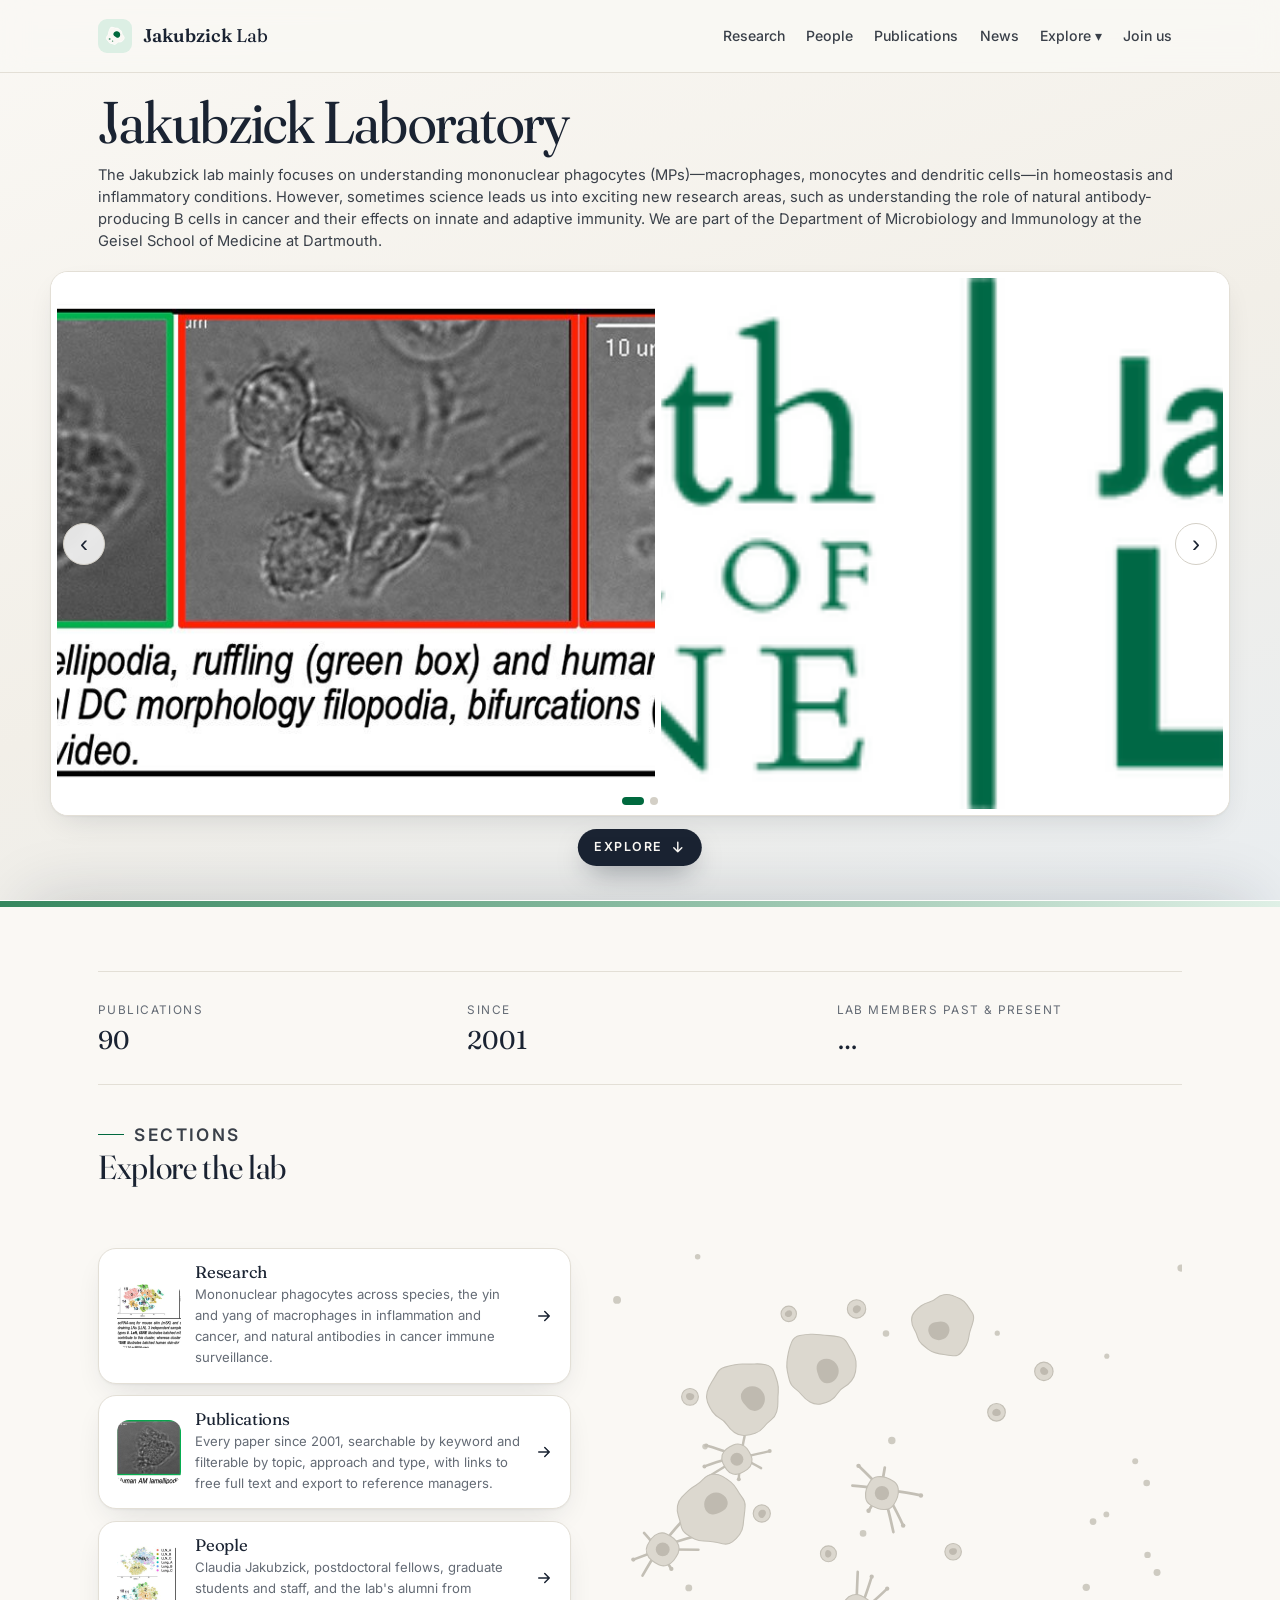
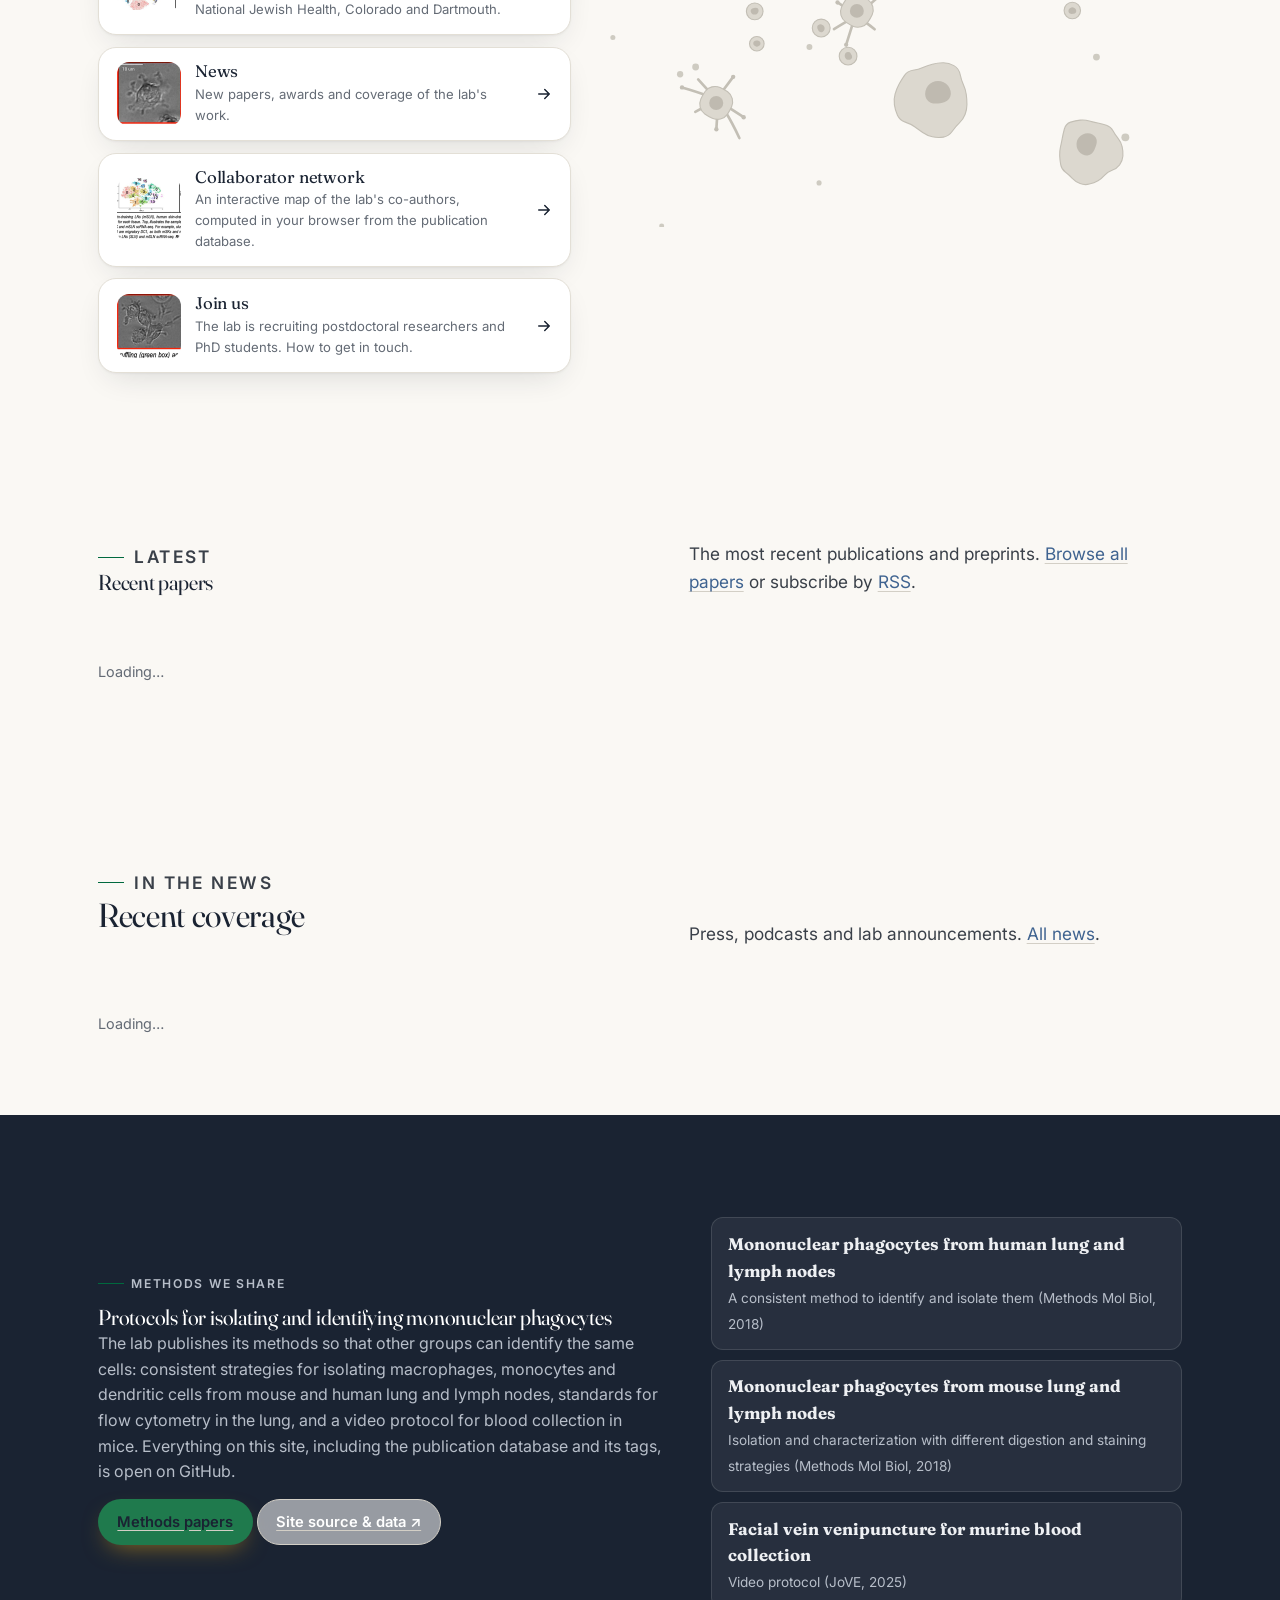
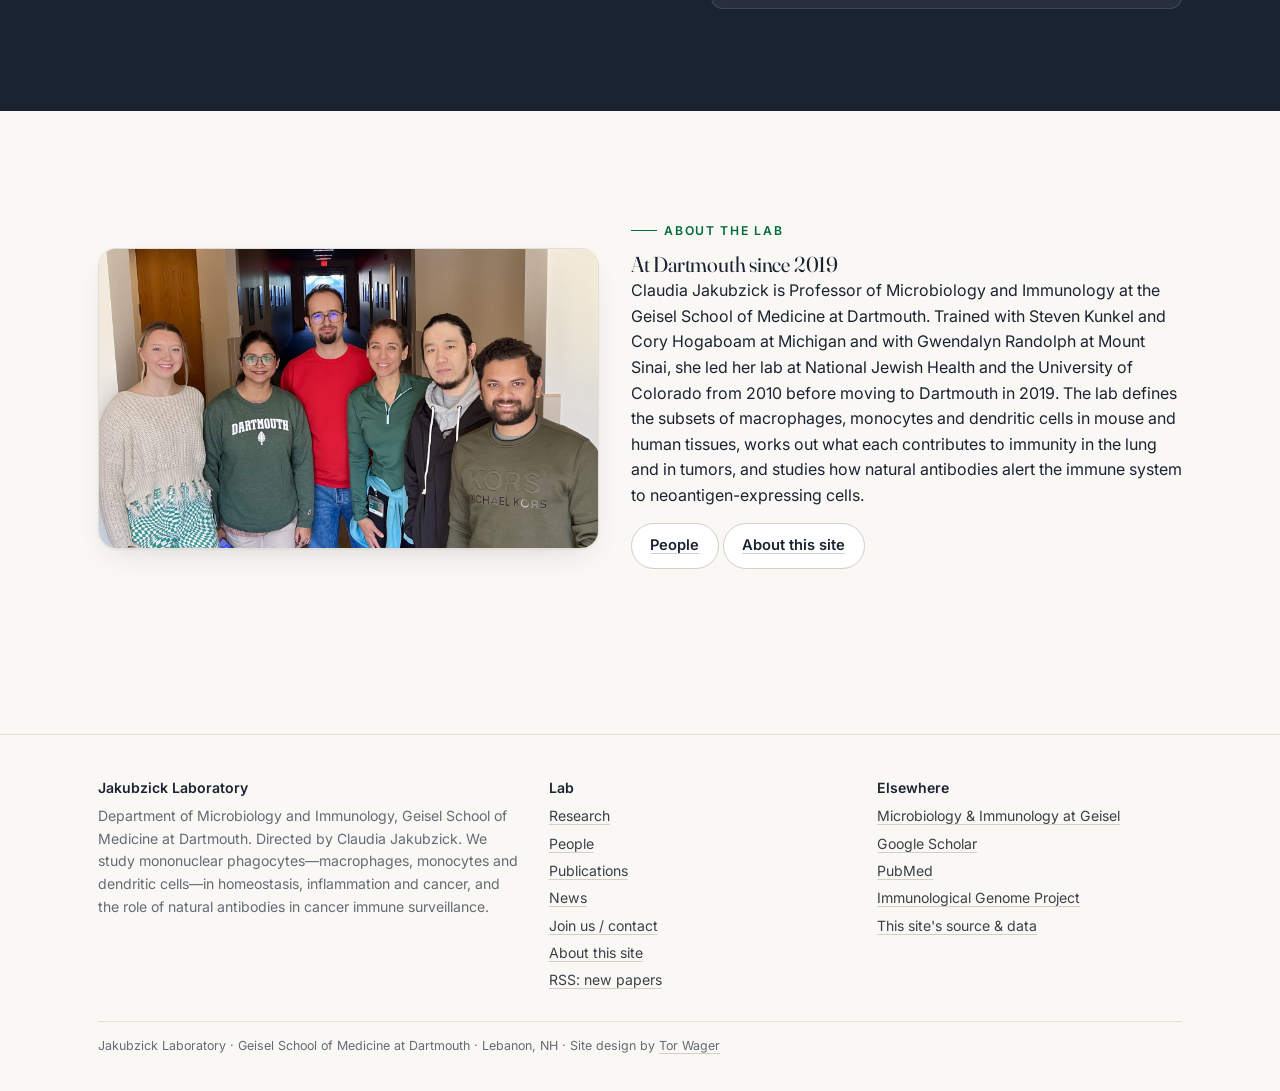
==== site/index.html @ f1261065 "Initial site: Jakubzick Lab website scaffolded from the CANlab design Static GitHub Pages site with " ====
<!doctype html>
<html lang="en">
<head>
<meta charset="utf-8">
<meta name="viewport" content="width=device-width, initial-scale=1">
<title>Jakubzick Lab · Immunology at Dartmouth</title>
<meta name="description" content="The Jakubzick Laboratory (Claudia Jakubzick, Geisel School of Medicine at Dartmouth) studies mononuclear phagocytes—macrophages, monocytes and dendritic cells—in homeostasis, inflammation and cancer, and the role of natural antibody-producing B cells in cancer immune surveillance. Research, people, publications and news.">
<link rel="alternate" type="application/rss+xml" title="Jakubzick Lab: new papers" href="feed.xml">
<link rel="preconnect" href="https://fonts.googleapis.com"><link rel="preconnect" href="https://fonts.gstatic.com" crossorigin>
<link href="https://fonts.googleapis.com/css2?family=Fraunces:ital,opsz,wght,SOFT@0,9..144,300..600,0..100;1,9..144,300..600,0..100&family=Inter:wght@400;500;600&family=JetBrains+Mono:wght@400;500&display=swap" rel="stylesheet">
<meta property="og:site_name" content="Jakubzick Lab">
<meta property="og:title" content="Jakubzick Lab · Immunology at Dartmouth">
<meta property="og:description" content="Macrophages, monocytes, dendritic cells and natural antibodies in immunity. Research, people, publications and news from Claudia Jakubzick's lab at Dartmouth.">
<meta property="og:type" content="website">
<meta property="og:url" content="https://torwager.github.io/jakubzicklab/">
<meta property="og:image" content="https://torwager.github.io/jakubzicklab/assets/og.jpg">
<meta property="og:image:width" content="1200"><meta property="og:image:height" content="630">
<meta property="og:image:alt" content="Jakubzick Laboratory, Geisel School of Medicine at Dartmouth">
<meta name="twitter:card" content="summary_large_image">
<meta name="twitter:image" content="https://torwager.github.io/jakubzicklab/assets/og.jpg">
<link rel="canonical" href="https://torwager.github.io/jakubzicklab/">
<link rel="icon" href="assets/favicon.svg?v=1" type="image/svg+xml"><link rel="alternate icon" href="assets/favicon-32.png?v=1" sizes="32x32"><link rel="apple-touch-icon" href="assets/apple-touch-icon.png?v=1">
<link rel="stylesheet" href="assets/app.css?v=1">
<script type="application/ld+json">
{"@context": "https://schema.org", "@type": "ResearchOrganization", "name": "Jakubzick Laboratory", "alternateName": "Jakubzick Lab", "url": "https://torwager.github.io/jakubzicklab/", "logo": "https://torwager.github.io/jakubzicklab/assets/icon-192.png", "parentOrganization": {"@type": "CollegeOrUniversity", "name": "Geisel School of Medicine at Dartmouth", "url": "https://geiselmed.dartmouth.edu/"}, "founder": {"@type": "Person", "name": "Claudia V. Jakubzick", "jobTitle": "Professor of Microbiology and Immunology", "sameAs": ["https://scholar.google.com/citations?user=Cqas744AAAAJ", "https://orcid.org/0000-0002-3731-0198", "https://en.wikipedia.org/wiki/Claudia_V._Jakubzick"]}, "address": {"@type": "PostalAddress", "streetAddress": "626W Borwell, One Medical Center Drive", "addressLocality": "Lebanon", "addressRegion": "NH", "postalCode": "03756", "addressCountry": "US"}, "sameAs": ["https://geiselmed.dartmouth.edu/jakubzick/"]}
</script>
<style>
  .curtain { position: relative; }
  .curtain-media { position: sticky; top: 0; height: 100vh; height: 100svh; overflow: hidden; z-index: 0; background: linear-gradient(160deg, var(--bg) 0%, var(--bg-2) 55%, var(--bg-3) 100%); }
  .curtain-media { display: flex; flex-direction: column; }
  .banner-wrap { padding: 88px var(--pad) 0; max-width: var(--max); margin: 0 auto; width: 100%; }
  .banner { font-size: clamp(1.9rem, 4.6vw, 4.2rem); letter-spacing: -.015em; margin: 0 0 .5rem; max-width: none; white-space: nowrap; }
  @media (max-width: 760px) { .banner { white-space: normal; } }
  .banner-wrap .lede { font-size: clamp(.92rem, 1.05vw, 1.02rem); color: var(--ink-2); max-width: none; margin: 0 0 1.2rem; line-height: 1.5; }
  .gallery { position: relative; flex: 1; min-height: 0; margin: 0 var(--pad) 84px; max-width: var(--max); width: calc(100% - 2 * var(--pad)); align-self: center; border-radius: var(--radius); overflow: hidden; background: #fff; border: 1px solid var(--line); box-shadow: var(--shadow); }
  .gallery-track { position: absolute; inset: 0; }
  .gallery-track .frame { position: absolute; inset: 0; display: flex; gap: 6px; padding: 6px; background: #fff; opacity: 0; transition: opacity .9s var(--ease); }
  .gallery-track .frame.on { opacity: 1; }
  .gallery-track .frame img { height: 100%; min-width: 0; object-fit: cover; border-radius: 8px; display: block; }
  .gallery-btn { position: absolute; top: 50%; transform: translateY(-50%); width: 42px; height: 42px; border-radius: 50%; border: 1px solid var(--line-2); background: color-mix(in srgb, var(--surface) 85%, transparent); color: var(--ink); font-size: 1.5rem; line-height: 1; cursor: pointer; z-index: 2; display: grid; place-items: center; backdrop-filter: blur(6px); }
  .gallery-btn.prev { left: 12px; } .gallery-btn.next { right: 12px; }
  .gallery-btn:hover { border-color: var(--ink); }
  .gallery-dots { position: absolute; left: 0; right: 0; bottom: 10px; display: flex; justify-content: center; gap: 6px; z-index: 2; }
  .gallery-dots button { width: 8px; height: 8px; border-radius: 50%; border: none; background: var(--line-2); cursor: pointer; padding: 0; }
  .gallery-dots button.on { background: var(--accent-deep); width: 22px; border-radius: 4px; }
  .explore { display: grid; grid-template-columns: minmax(280px, 0.9fr) minmax(0, 1.1fr); gap: 2rem; align-items: start; }
  @media (max-width: 860px) { .explore { grid-template-columns: 1fr; } }
  .explore .tiles { grid-template-columns: 1fr; gap: .7rem; }
  .explore .tile { min-height: 0; padding: .9rem 1.1rem; flex-direction: row; align-items: center; gap: .9rem; }
  .explore .tile > div { display: grid; grid-template-columns: 40px minmax(0, 1fr); column-gap: .9rem; align-items: center; flex: 1; min-width: 0; }
  .explore .tile .ic { width: 64px; height: 64px; margin: 0; grid-row: 1 / span 2; }
  .explore .tile > div { grid-template-columns: 64px minmax(0, 1fr); }
  .tile .ic.thumb { overflow: hidden; padding: 0; background: var(--surface-2); }
  .tile .ic.thumb img { width: 100%; height: 100%; object-fit: cover; display: block; transition: transform .35s var(--ease); }
  .tile:hover .ic.thumb img { transform: scale(1.08); }
  .explore .tile h3 { font-size: 1.05rem; margin: 0 0 .1rem; }
  .explore .tile p { font-size: .82rem; margin: 0; }
  .explore .tile .go { flex: none; font-size: .82rem; }
  .explore .tile .go span { display: none; }
  .hero-stage { position: sticky; top: 90px; display: block; width: 100%; }
  .hero-stage .hero-canvas-wrap { aspect-ratio: 1 / 1; width: 100%; max-width: 640px; margin: 0 auto; }
  .scroll-cue { position: absolute; left: 50%; bottom: 34px; transform: translateX(-50%); z-index: 3; }
  .scroll-cue a { display: inline-flex; align-items: center; gap: .6em; padding: .7em 1.3em; border-radius: 999px; background: var(--ink); color: var(--bg); font-size: .78rem; font-weight: 600; letter-spacing: .12em; text-transform: uppercase; box-shadow: 0 12px 28px -10px rgba(26,35,50,.55); transition: transform .3s var(--ease); }
  .scroll-cue a:hover { transform: translateY(-2px); }
  .scroll-cue a svg { width: 16px; height: 16px; animation: nudge 1.8s infinite; }
  @keyframes nudge { 0%,100% { transform: translateY(0); } 50% { transform: translateY(4px); } }
  @media (max-width: 720px) { .scroll-cue { display: none; } .curtain-media { height: auto; min-height: 100svh; } .gallery { min-height: 260px; margin-bottom: 24px; } }
  .curtain-body { position: relative; z-index: 1; background: var(--bg); box-shadow: 0 -30px 60px -30px rgba(26,35,50,.18); border-top: 1px solid rgba(255,255,255,.7); }
  .curtain-body::before { content: ""; display: block; height: 6px; background: linear-gradient(90deg, var(--accent), var(--accent-soft)); opacity: .9; }
  @media (prefers-reduced-motion: reduce) { .curtain-media { position: relative; height: auto; min-height: 80vh; } }
  .section { padding: clamp(56px, 8vw, 104px) 0; margin: 0; display: block; }
  .section-tight { padding: clamp(36px, 5vw, 64px) 0; }
  .section-head { display: grid; grid-template-columns: 1fr; gap: 1rem; margin-bottom: clamp(28px, 4vw, 48px); align-items: end; }
  @media (min-width: 900px) { .section-head { grid-template-columns: 1.1fr 1fr; gap: 3rem; } }
  .section-head p { margin: 0; color: var(--ink-2); font-size: 1.08rem; }
  .facts { display: grid; gap: 1.5rem; grid-template-columns: repeat(2, 1fr); border-top: 1px solid var(--line); border-bottom: 1px solid var(--line); padding: 1.8rem 0; margin: 0 0 2rem; }
  @media (min-width: 760px) { .facts { grid-template-columns: repeat(3, 1fr); } }
  .facts dt { font-size: .74rem; letter-spacing: .12em; text-transform: uppercase; color: var(--muted); margin-bottom: .3rem; }
  .facts dd { margin: 0; font-family: var(--serif); font-size: 1.6rem; line-height: 1.2; }
  .latest { display: grid; gap: .8rem; grid-template-columns: 1fr; }
  @media (min-width: 860px) { .latest { grid-template-columns: repeat(3, 1fr); } }
  .latest .paper { min-height: 100%; }
  .darkstrip { background: var(--ink); color: #eef0f3; }
  .darkstrip h2 { color: #fff; }
  .darkstrip p { color: #b7bec9; }
  .darkstrip .wrap { display: grid; gap: 2rem; grid-template-columns: 1fr; align-items: center; }
  @media (min-width: 860px) { .darkstrip .wrap { grid-template-columns: 1.2fr 1fr; gap: 3rem; } }
  .darkstrip .tools { display: grid; gap: .6rem; }
  .darkstrip .tools a { display: block; padding: .8rem 1rem; border-radius: 12px; background: rgba(255,255,255,.06); border: 1px solid rgba(255,255,255,.12); color: #eef0f3; text-decoration: none; transition: background .2s; }
  .darkstrip .tools a:hover { background: rgba(255,255,255,.12); }
  .darkstrip .tools b { display: block; font-family: var(--serif); font-size: 1.05rem; }
  .darkstrip .tools span { font-size: .85rem; color: #b7bec9; }
  .labphoto { border-radius: var(--radius); overflow: hidden; border: 1px solid var(--line); box-shadow: var(--shadow); }
  .labphoto img { width: 100%; display: block; }
  .about-grid { display: grid; gap: 2rem; grid-template-columns: 1fr; align-items: center; }
  @media (min-width: 860px) { .about-grid { grid-template-columns: 1fr 1.1fr; } }
</style>
</head>
<body>
<div id="site-header"></div>
<main>
<section class="curtain">
  <div class="curtain-media" id="hero">
    <div class="banner-wrap">
      <h1 class="banner">Jakubzick Laboratory</h1>
      <p class="lede">The Jakubzick lab mainly focuses on understanding mononuclear phagocytes (MPs)—macrophages, monocytes and dendritic cells—in homeostasis and inflammatory conditions. However, sometimes science leads us into exciting new research areas, such as understanding the role of natural antibody-producing B cells in cancer and their effects on innate and adaptive immunity. We are part of the Department of Microbiology and Immunology at the Geisel School of Medicine at Dartmouth.</p>
    </div>
    <div class="gallery" id="gallery" aria-label="Pictures from the lab's research and papers" role="region">
      <div class="gallery-track" id="gallery-track"></div>
      <button class="gallery-btn prev" id="gprev" aria-label="Previous picture">‹</button>
      <button class="gallery-btn next" id="gnext" aria-label="Next picture">›</button>
      <div class="gallery-dots" id="gdots"></div>
    </div>
    <div class="scroll-cue"><a href="#start">Explore <svg viewBox="0 0 24 24" fill="none" stroke="currentColor" stroke-width="2.2" stroke-linecap="round" stroke-linejoin="round"><path d="M12 5v14M6 13l6 6 6-6"/></svg></a></div>
  </div>

  <div class="curtain-body" id="start">
    <section class="section-tight">
      <div class="wrap">
        <dl class="facts rv" id="facts">
          <div><dt>Publications</dt><dd class="tnum" id="f-papers">90</dd></div>
          <div><dt>Since</dt><dd class="tnum" id="f-since">2001</dd></div>
          <div><dt>Lab members past &amp; present</dt><dd class="tnum" id="f-people">…</dd></div>
        </dl>
        <div class="section-head"><div class="rv"><p class="eyebrow">Sections</p><h2>Explore the lab</h2></div></div>
        <div class="explore">
          <div class="tiles">
          <a class="tile glow rv" href="research.html"><div><div class="ic thumb"><img src="assets/img/tile-research.jpg" alt=""></div><h3>Research</h3><p>Mononuclear phagocytes across species, the yin and yang of macrophages in inflammation and cancer, and natural antibodies in cancer immune surveillance.</p></div><span class="go"><span>Research themes </span><svg viewBox="0 0 24 24" fill="none" stroke="currentColor" stroke-width="2" stroke-linecap="round" stroke-linejoin="round"><path d="M5 12h14M13 6l6 6-6 6"/></svg></span></a>
          <a class="tile glow rv rv-d1" href="publications.html"><div><div class="ic thumb"><img src="assets/img/tile-publications.jpg" alt=""></div><h3>Publications</h3><p>Every paper since 2001, searchable by keyword and filterable by topic, approach and type, with links to free full text and export to reference managers.</p></div><span class="go"><span>Search the papers </span><svg viewBox="0 0 24 24" fill="none" stroke="currentColor" stroke-width="2" stroke-linecap="round" stroke-linejoin="round"><path d="M5 12h14M13 6l6 6-6 6"/></svg></span></a>
          <a class="tile glow rv rv-d2" href="people.html"><div><div class="ic thumb"><img src="assets/img/tile-people.jpg" alt=""></div><h3>People</h3><p>Claudia Jakubzick, postdoctoral fellows, graduate students and staff, and the lab's alumni from National Jewish Health, Colorado and Dartmouth.</p></div><span class="go"><span>Meet the lab </span><svg viewBox="0 0 24 24" fill="none" stroke="currentColor" stroke-width="2" stroke-linecap="round" stroke-linejoin="round"><path d="M5 12h14M13 6l6 6-6 6"/></svg></span></a>
          <a class="tile glow rv" href="news.html"><div><div class="ic thumb"><img src="assets/img/tile-news.jpg" alt=""></div><h3>News</h3><p>New papers, awards and coverage of the lab's work.</p></div><span class="go"><span>Latest news </span><svg viewBox="0 0 24 24" fill="none" stroke="currentColor" stroke-width="2" stroke-linecap="round" stroke-linejoin="round"><path d="M5 12h14M13 6l6 6-6 6"/></svg></span></a>
          <a class="tile glow rv rv-d1" href="network.html"><div><div class="ic thumb"><img src="assets/img/tile-network.jpg" alt=""></div><h3>Collaborator network</h3><p>An interactive map of the lab's co-authors, computed in your browser from the publication database.</p></div><span class="go"><span>Explore the network </span><svg viewBox="0 0 24 24" fill="none" stroke="currentColor" stroke-width="2" stroke-linecap="round" stroke-linejoin="round"><path d="M5 12h14M13 6l6 6-6 6"/></svg></span></a>
          <a class="tile glow rv rv-d2" href="join.html"><div><div class="ic thumb"><img src="assets/img/tile-join.jpg" alt=""></div><h3>Join us</h3><p>The lab is recruiting postdoctoral researchers and PhD students. How to get in touch.</p></div><span class="go"><span>Join or contact us </span><svg viewBox="0 0 24 24" fill="none" stroke="currentColor" stroke-width="2" stroke-linecap="round" stroke-linejoin="round"><path d="M5 12h14M13 6l6 6-6 6"/></svg></span></a>
          </div>
          <div class="hero-stage rv rv-d1"><div class="hero-canvas-wrap" role="img" aria-label="An interactive field of immune cells. Moving the cursor acts as a chemokine source that attracts monocytes and dendritic cells; clicking releases a chemokine burst and makes macrophages engulf nearby particles."><canvas id="hero-canvas"></canvas></div></div>
        </div>
      </div>
    </section>

    <section class="section">
      <div class="wrap">
        <div class="section-head">
          <div class="rv"><p class="eyebrow">Latest</p><h2>Recent papers</h2></div>
          <p class="rv rv-d1">The most recent publications and preprints. <a href="publications.html">Browse all papers</a> or subscribe by <a href="feed.xml">RSS</a>.</p>
        </div>
        <div class="latest rv rv-d1" id="latest"><div class="spinner">Loading…</div></div>
      </div>
    </section>

    <section class="section-tight">
      <div class="wrap">
        <div class="section-head">
          <div class="rv"><p class="eyebrow">In the news</p><h2>Recent coverage</h2></div>
          <p class="rv rv-d1">Press, podcasts and lab announcements. <a href="news.html">All news</a>.</p>
        </div>
        <div class="strip-news cards rv rv-d1" id="newsstrip"><div class="spinner">Loading…</div></div>
      </div>
    </section>

    <section class="section darkstrip">
      <div class="wrap">
        <div class="rv">
          <p class="eyebrow">Methods we share</p>
          <h2>Protocols for isolating and identifying mononuclear phagocytes</h2>
          <p>The lab publishes its methods so that other groups can identify the same cells: consistent strategies for isolating macrophages, monocytes and dendritic cells from mouse and human lung and lymph nodes, standards for flow cytometry in the lung, and a video protocol for blood collection in mice. Everything on this site, including the publication database and its tags, is open on GitHub.</p>
          <p><a class="btn primary" href="publications.html?approach=methods_protocol">Methods papers</a> <a class="btn btn-ghost" href="https://github.com/torwager/jakubzicklab" target="_blank" rel="noopener" style="color:#fff">Site source &amp; data ↗</a></p>
        </div>
        <div class="tools rv rv-d1">
          <a href="papers/gibbings2018consistent.html"><b>Mononuclear phagocytes from human lung and lymph nodes</b><span>A consistent method to identify and isolate them (Methods Mol Biol, 2018)</span></a>
          <a href="papers/gibbings2018isolation.html"><b>Mononuclear phagocytes from mouse lung and lymph nodes</b><span>Isolation and characterization with different digestion and staining strategies (Methods Mol Biol, 2018)</span></a>
          <a href="papers/kalinowski2025facial.html"><b>Facial vein venipuncture for murine blood collection</b><span>Video protocol (JoVE, 2025)</span></a>
        </div>
      </div>
    </section>

    <section class="section">
      <div class="wrap about-grid">
        <div class="labphoto rv"><img src="assets/img/lab-photo-2024.jpg" alt="Members of the Jakubzick Laboratory in 2024" loading="lazy"></div>
        <div class="rv rv-d1">
          <p class="eyebrow">About the lab</p>
          <h2>At Dartmouth since 2019</h2>
          <p>Claudia Jakubzick is Professor of Microbiology and Immunology at the Geisel School of Medicine at Dartmouth. Trained with Steven Kunkel and Cory Hogaboam at Michigan and with Gwendalyn Randolph at Mount Sinai, she led her lab at National Jewish Health and the University of Colorado from 2010 before moving to Dartmouth in 2019. The lab defines the subsets of macrophages, monocytes and dendritic cells in mouse and human tissues, works out what each contributes to immunity in the lung and in tumors, and studies how natural antibodies alert the immune system to neoantigen-expressing cells.</p>
          <p><a class="btn" href="people.html">People</a> <a class="btn" href="about.html">About this site</a></p>
        </div>
      </div>
    </section>
  </div>
</section>
</main>
<div id="site-footer"></div>
<script src="assets/config.js?v=1"></script>
<script src="assets/app.js?v=1"></script>
<script src="assets/layout.js?v=1"></script>
<script src="assets/hero.js?v=1"></script>
<script>
(async function () {
  const track = document.getElementById("gallery-track"), dots = document.getElementById("gdots");
  if (!track) return;
  let frames = [];
  try { frames = await (await fetch("assets/gallery/frames.json")).json(); } catch (e) { return; }
  const N = frames.length, els = [];
  frames.forEach((fr, i) => {
    const d = document.createElement("div"); d.className = "frame";
    fr.forEach(im => { const el = new Image(); el.src = "assets/gallery/" + im.src; el.alt = ""; el.loading = i > 1 ? "lazy" : "eager"; el.style.flex = im.ar + " 1 0"; d.appendChild(el); });
    track.appendChild(d); els.push(d);
    const b = document.createElement("button"); b.setAttribute("aria-label", "Pictures " + (i + 1)); b.onclick = () => go(i, true); dots.appendChild(b);
  });
  let cur = 0, timer = null;
  const reduce = window.matchMedia("(prefers-reduced-motion: reduce)").matches;
  function go(i, manual) { cur = (i + N) % N; els.forEach((d, k) => d.classList.toggle("on", k === cur)); dots.querySelectorAll("button").forEach((b, k) => b.classList.toggle("on", k === cur)); if (manual) restart(); }
  function restart() { clearInterval(timer); if (!reduce) timer = setInterval(() => go(cur + 1), 6000); }
  document.getElementById("gprev").onclick = () => go(cur - 1, true);
  document.getElementById("gnext").onclick = () => go(cur + 1, true);
  document.addEventListener("visibilitychange", () => { if (document.hidden) clearInterval(timer); else restart(); });
  go(0); restart();
})();
(async function () {
  const { state } = await CL.loadCore();
  const s = state.stats;
  document.getElementById("f-papers").textContent = s.n.toLocaleString();
  document.getElementById("f-since").textContent = s.y0 || "";
  document.getElementById("f-people").textContent = s.n_people || "";
  const recent = state.index.slice().sort((a, b) => ((b.y || 0) - (a.y || 0)) || (b.d || "").localeCompare(a.d || "") || (b.added || "").localeCompare(a.added || "")).slice(0, 3);
  document.getElementById("latest").innerHTML = recent.map(r => CL.paperCard(r)).join("");
  CL.bindStars(document.getElementById("latest"));
  try {
    const posts = await CL.getJSON("data/news_posts.json");
    let feed = []; try { feed = (await CL.getJSON("data/news.json")).items || []; } catch (e) { /* none yet */ }
    const items = posts.map(p => ({ t: p.title, d: p.date, u: "news.html#" + p.id, src: "Jakubzick Lab", img: p.image ? "assets/img/" + p.image : null })).concat(feed.map(f => ({ t: f.title, d: f.date, u: f.url, src: f.source, img: null }))).sort((a, b) => b.d.localeCompare(a.d)).slice(0, 3);
    document.getElementById("newsstrip").innerHTML = items.map(i => `<article class="card"><span class="date">${CL.fmtDate(i.d)}</span><h3><a href="${CL.esc(i.u)}">${CL.esc(i.t)}</a></h3><p>${CL.esc(i.src)}</p></article>`).join("");
  } catch (e) { document.getElementById("newsstrip").innerHTML = ""; }
})().catch(e => console.error("landing:", e));
</script>
</body>
</html>
---- site/assets/app.css ----
/* ==========================================================================
   Jakubzick Lab — site styles (design system shared with scienceofplacebo.org / CANlab)
   Warm paper, Fraunces display + Inter text. Dartmouth green (--accent) is the brand/interaction colour,
   amber is reserved for the hero's activation glow, steel blue is the secondary.
   ========================================================================== */
:root {
  --bg: #faf8f4; --bg-2: #f2efe8; --bg-3: #e9edf0;
  --ink: #1a2332; --ink-2: #3a4049; --muted: #646b75;
  --line: #e3dfd6; --line-2: #d3cfc6;
  --amber: #e9b949; --amber-deep: #c7931a; --amber-soft: #fbf0d0;
  --accent: #1f7a4d; --accent-deep: #00693e; --accent-soft: #dcefe4;
  --steel: #6f8fb0; --steel-deep: #3f6390; --steel-soft: #e3ebf3;
  --white: #ffffff; --surface: #ffffff; --surface-2: #f2efe8;
  --ok: #1f7a4d; --ok-soft: #ddf3e7; --warn: #8a6100; --warn-soft: #fff1cc; --nocebo: #b7410e; --nocebo-soft: #fbe9e0;
  --shadow: 0 1px 2px rgba(26,35,50,.04), 0 12px 32px -12px rgba(26,35,50,.16);
  --radius: 18px; --radius-sm: 10px; --max: 1180px; --pad: clamp(20px, 4vw, 48px);
  --serif: "Fraunces", "Iowan Old Style", "Palatino Linotype", Georgia, serif;
  --sans: "Inter", -apple-system, BlinkMacSystemFont, "Segoe UI", Helvetica, Arial, sans-serif;
  --mono: "JetBrains Mono", "SFMono-Regular", Menlo, monospace;
  --ease: cubic-bezier(.2,.7,.2,1);
  color-scheme: light;
}
@media (prefers-color-scheme: dark) {
  :root:not([data-theme="light"]) {
    --bg: #12161d; --bg-2: #181d26; --bg-3: #1d232e; --ink: #e8e6df; --ink-2: #c3c1b8; --muted: #8e938f;
    --line: #2a303a; --line-2: #3a414d; --amber: #e9b949; --amber-deep: #f0c45b; --amber-soft: #3a2f10;
    --accent: #4fb07f; --accent-deep: #7fd1a3; --accent-soft: #14301f;
    --steel: #8fb0d2; --steel-deep: #a9c4e0; --steel-soft: #1e2c3d; --white: #1a2029; --surface: #1a2029; --surface-2: #232a35;
    --ok: #6fcf97; --ok-soft: #173124; --warn: #e8c15a; --warn-soft: #3a2f10; --nocebo: #f0a07a; --nocebo-soft: #3a2419;
    --shadow: 0 1px 2px rgba(0,0,0,.4), 0 12px 32px -12px rgba(0,0,0,.6);
    color-scheme: dark;
  }
}
:root[data-theme="dark"] {
  --bg: #12161d; --bg-2: #181d26; --bg-3: #1d232e; --ink: #e8e6df; --ink-2: #c3c1b8; --muted: #8e938f;
  --line: #2a303a; --line-2: #3a414d; --amber: #e9b949; --amber-deep: #f0c45b; --amber-soft: #3a2f10;
    --accent: #4fb07f; --accent-deep: #7fd1a3; --accent-soft: #14301f;
  --steel: #8fb0d2; --steel-deep: #a9c4e0; --steel-soft: #1e2c3d; --white: #1a2029; --surface: #1a2029; --surface-2: #232a35;
  --ok: #6fcf97; --ok-soft: #173124; --warn: #e8c15a; --warn-soft: #3a2f10; --nocebo: #f0a07a; --nocebo-soft: #3a2419;
  --shadow: 0 1px 2px rgba(0,0,0,.4), 0 12px 32px -12px rgba(0,0,0,.6);
  color-scheme: dark;
}

*, *::before, *::after { box-sizing: border-box; }
html { scroll-behavior: smooth; -webkit-text-size-adjust: 100%; }
body { margin: 0; background: var(--bg); color: var(--ink); font-family: var(--sans); font-size: 16px; line-height: 1.6; -webkit-font-smoothing: antialiased; }
img { max-width: 100%; height: auto; display: block; }
a { color: inherit; text-decoration: none; }
p a, li a, dd a, .prose a, .paper .links a, .meta a, .res a, .card a, .kv a { color: var(--steel-deep); text-decoration: underline; text-decoration-color: var(--line-2); text-underline-offset: 3px; }
p a:hover, li a:hover, .paper .links a:hover { text-decoration-color: var(--accent-deep); }
h1, h2, h3 { font-family: var(--serif); font-weight: 400; letter-spacing: -.01em; line-height: 1.15; margin: 0 0 .4em; text-wrap: balance; }
h1 { font-size: clamp(2rem, 4.2vw, 3rem); font-variation-settings: "opsz" 144, "SOFT" 40; }
h2 { font-size: clamp(1.5rem, 2.6vw, 2.1rem); font-variation-settings: "opsz" 96; }
h3 { font-size: 1.25rem; }
p { margin: 0 0 .9em; }
code, .mono { font-family: var(--mono); font-size: .85em; }
:focus-visible { outline: 2px solid var(--accent-deep); outline-offset: 2px; }
.tnum { font-variant-numeric: tabular-nums; }
.muted { color: var(--muted); }
.small { font-size: .88rem; }
.eyebrow { font-size: .76rem; font-weight: 600; letter-spacing: .14em; text-transform: uppercase; color: var(--accent-deep); margin: 0 0 .8rem; display: inline-flex; align-items: center; gap: .6em; }
.eyebrow::before { content: ""; width: 26px; height: 1px; background: var(--accent-deep); }
.wrap { max-width: var(--max); margin: 0 auto; padding-left: var(--pad); padding-right: var(--pad); }
main.wrap { padding-top: 104px; padding-bottom: 4rem; }
::selection { background: var(--accent-soft); }

/* Header (fixed, blurs on scroll) */
.site-header { position: fixed; inset: 0 0 auto 0; z-index: 50; height: 72px; display: flex; align-items: center; transition: background .35s, box-shadow .35s; }
.site-header.solid, .site-header.scrolled { background: color-mix(in srgb, var(--bg) 86%, transparent); backdrop-filter: blur(14px); -webkit-backdrop-filter: blur(14px); box-shadow: 0 1px 0 var(--line); }
.site-header .wrap { width: 100%; display: flex; align-items: center; justify-content: space-between; gap: 1rem; }
.brand { font-family: var(--serif); font-size: 1.15rem; display: flex; align-items: center; gap: .6em; white-space: nowrap; }
.brand b { font-weight: 600; }
.pill-logo { width: 30px; height: 15px; border-radius: 8px; display: inline-block; background: linear-gradient(90deg, var(--steel) 50%, var(--accent) 50%); box-shadow: inset 0 0 0 1.5px rgba(26,35,50,.25); }
.nav { display: flex; gap: .1rem; align-items: center; flex-wrap: nowrap; }
.nav a { padding: .5em .7em; border-radius: 999px; font-size: .88rem; font-weight: 500; color: var(--ink-2); transition: background .2s, color .2s; }
.nav a:hover { background: rgba(26,35,50,.06); color: var(--ink); }
.nav a.active { background: var(--accent-soft); color: var(--ink); font-weight: 600; }
.nav a.cta { background: var(--accent); color: #1a2332; font-weight: 600; margin-left: .4rem; }
.menu { position: relative; }
.menu-list { display: none; position: absolute; top: 100%; left: 0; min-width: 180px; background: var(--surface); border: 1px solid var(--line); border-radius: 12px; box-shadow: var(--shadow); padding: .35rem; flex-direction: column; z-index: 60; }
.menu-list a { display: block; padding: .5em .8em; border-radius: 8px; font-size: .9rem; color: var(--ink-2); }
.menu-list a:hover { background: var(--surface-2); color: var(--ink); }
.menu:hover .menu-list, .menu:focus-within .menu-list, .menu.open .menu-list { display: flex; }
@media (max-width: 900px) { .menu-list { position: static; display: flex; box-shadow: none; border: none; padding-left: 1rem; } }
.nav-toggle { display: none; background: none; border: 1px solid var(--line-2); border-radius: 999px; width: 42px; height: 42px; cursor: pointer; align-items: center; justify-content: center; }
.nav-toggle span { display: block; width: 18px; height: 2px; background: var(--ink); position: relative; }
.nav-toggle span::before, .nav-toggle span::after { content: ""; position: absolute; left: 0; width: 18px; height: 2px; background: var(--ink); }
.nav-toggle span::before { top: -6px; } .nav-toggle span::after { top: 6px; }
@media (max-width: 900px) {
  .nav-toggle { display: inline-flex; }
  .nav { position: fixed; top: 72px; left: 0; right: 0; background: color-mix(in srgb, var(--bg) 97%, transparent); backdrop-filter: blur(14px); flex-direction: column; align-items: stretch; padding: .6rem var(--pad) 1.2rem; border-bottom: 1px solid var(--line); transform: translateY(-8px); opacity: 0; pointer-events: none; transition: opacity .25s, transform .25s; }
  .nav.open { opacity: 1; transform: none; pointer-events: auto; }
}

/* Buttons */
.btn { display: inline-flex; align-items: center; gap: .55em; padding: .7em 1.25em; border-radius: 999px; font: inherit; font-weight: 600; font-size: .92rem; border: 1px solid transparent; cursor: pointer; white-space: nowrap; transition: transform .25s var(--ease), box-shadow .25s var(--ease), background .25s, border-color .25s; background: var(--surface); color: var(--ink); border-color: var(--line-2); }
.btn:hover { transform: translateY(-2px); border-color: var(--ink); }
.btn.primary, .btn-amber { background: var(--accent); color: #1a2332; border-color: transparent; box-shadow: 0 10px 24px -10px rgba(199,147,26,.7); }
.btn.primary:hover, .btn-amber:hover { background: #f0c45b; }
.btn-ghost { background: color-mix(in srgb, var(--surface) 55%, transparent); backdrop-filter: blur(8px); }
.btn.link { border: none; background: none; color: var(--steel-deep); padding: .3rem .4rem; text-decoration: underline; text-underline-offset: 3px; }
.btn.link:hover { transform: none; }
.btn svg { width: 1em; height: 1em; }
.btn[disabled] { opacity: .45; pointer-events: none; }

/* Page head + stats */
.page-head { margin-bottom: 1.4rem; max-width: 62rem; }
.page-head p { color: var(--ink-2); max-width: 66ch; margin: 0; font-size: 1.05rem; }
.stat-row { display: flex; gap: 2rem; flex-wrap: wrap; margin: .6rem 0 1.6rem; border-top: 1px solid var(--line); border-bottom: 1px solid var(--line); padding: 1rem 0; }
.stat { display: flex; flex-direction: column; }
.stat b { font-family: var(--serif); font-size: 1.6rem; font-weight: 400; line-height: 1.1; }
.stat span { font-size: .74rem; color: var(--muted); text-transform: uppercase; letter-spacing: .1em; }

/* Layout */
.layout { display: grid; grid-template-columns: 272px minmax(0, 1fr); gap: 1.8rem; align-items: start; }
@media (max-width: 880px) { .layout { grid-template-columns: 1fr; } .filters { position: static !important; max-height: none !important; } }
.filters { position: sticky; top: 88px; max-height: calc(100vh - 100px); overflow-y: auto; padding-right: .3rem; }
.filters details { border-top: 1px solid var(--line); padding: .55rem 0; }
.filters details:last-child { border-bottom: 1px solid var(--line); }
.filters summary { cursor: pointer; font-weight: 600; font-size: .78rem; text-transform: uppercase; letter-spacing: .1em; color: var(--ink-2); list-style: none; display: flex; align-items: center; gap: .5rem; }
.filters summary::-webkit-details-marker { display: none; }
.filters summary::before { content: ""; width: 10px; height: 10px; border-radius: 3px; background: var(--ax); flex: none; }
.filters summary .cnt { margin-left: auto; color: var(--muted); font-weight: 500; font-size: .74rem; }
.chipset { display: flex; flex-wrap: wrap; gap: .3rem; padding: .5rem 0 .2rem; }
.filter-top { display: flex; gap: .5rem; align-items: center; margin-bottom: .7rem; flex-wrap: wrap; }
.filter-top .count { font-size: .88rem; color: var(--ink-2); }

/* Chips */
.chip { display: inline-flex; align-items: center; gap: .3rem; font-size: .74rem; font-weight: 600; padding: .18rem .6rem; border-radius: 999px; background: var(--chip-bg, var(--surface-2)); color: var(--chip-fg, var(--ink-2)); border: 1px solid transparent; line-height: 1.35; white-space: nowrap; cursor: pointer; user-select: none; }
.chip:hover { border-color: var(--chip-fg, var(--muted)); }
.chip.on { box-shadow: 0 0 0 2px var(--chip-fg, var(--accent)); }
.chip .x { opacity: .6; font-weight: 800; }
.chip.static { cursor: default; }
.chip.static:hover { border-color: transparent; }

/* My list stars */
.star { font: inherit; font-size: 1.05rem; line-height: 1; background: none; border: none; color: var(--muted); cursor: pointer; padding: 0 .35rem 0 0; vertical-align: -1px; }
.star:hover, .star.on { color: var(--accent-deep); }
.navcount { display: inline-block; min-width: 1.3em; padding: 0 .35em; border-radius: 999px; background: var(--accent); color: #1a2332; font-size: .72rem; font-weight: 700; text-align: center; vertical-align: 1px; }

.exportmenu { position: relative; display: inline-block; }
.exportmenu summary { list-style: none; }
.exportmenu summary::-webkit-details-marker { display: none; }
.exportmenu .menu-list a { white-space: normal; }

/* Paper cards */
.papers { display: flex; flex-direction: column; gap: .75rem; }
.paper { background: var(--surface); border: 1px solid var(--line); border-radius: var(--radius-sm); padding: 1rem 1.15rem; display: grid; gap: .45rem; transition: box-shadow .2s var(--ease), border-color .2s; }
.paper:hover { border-color: var(--line-2); box-shadow: var(--shadow); }
.paper .title { font-family: var(--serif); font-size: 1.12rem; line-height: 1.3; color: var(--ink); }
.paper .title a { color: inherit; }
.paper .meta { font-size: .86rem; color: var(--ink-2); display: flex; flex-wrap: wrap; gap: .25rem .7rem; align-items: baseline; }
.paper .meta .date { font-family: var(--mono); font-size: .76rem; color: var(--muted); }
.paper .summary { color: var(--ink-2); font-size: .95rem; max-width: 80ch; }
.paper .chips { display: flex; flex-wrap: wrap; gap: .3rem; }
.paper .links { display: flex; flex-wrap: wrap; gap: .9rem; font-size: .84rem; }
.badge { font-size: .68rem; font-weight: 700; letter-spacing: .06em; text-transform: uppercase; padding: .1rem .45rem; border-radius: 5px; background: var(--surface-2); color: var(--ink-2); }
.badge.new { background: var(--ok-soft); color: var(--ok); }
.badge.adjacent { background: var(--warn-soft); color: var(--warn); }
.badge.oa { background: var(--steel-soft); color: var(--steel-deep); }
.week-head { font-size: .74rem; font-weight: 600; text-transform: uppercase; letter-spacing: .12em; color: var(--muted); margin: .9rem 0 .1rem; display: flex; align-items: center; gap: .7rem; }
.week-head::after { content: ""; flex: 1; height: 1px; background: var(--line); }

/* Search */
.searchbar { display: flex; gap: .5rem; margin-bottom: .9rem; }
.searchbar input { flex: 1; font: inherit; font-size: 1rem; padding: .7em 1em; border-radius: 999px; border: 1px solid var(--line-2); background: var(--surface); color: var(--ink); }
.searchbar input:focus { border-color: var(--accent-deep); outline: none; }
.sortbar { display: flex; gap: .7rem; align-items: center; font-size: .86rem; color: var(--ink-2); flex-wrap: wrap; }
select, input[type="search"] { font: inherit; }
select { font-size: .86rem; padding: .3rem .5rem; border-radius: 8px; border: 1px solid var(--line-2); background: var(--surface); color: var(--ink); }
.pager { display: flex; gap: .6rem; justify-content: center; margin-top: 1.4rem; align-items: center; }
mark { background: var(--accent-soft); color: inherit; padding: 0 .1em; border-radius: 3px; }

/* Paper detail */
.detail { background: var(--surface); border: 1px solid var(--line); border-radius: var(--radius); padding: 1.6rem 1.8rem; display: grid; gap: 1.1rem; max-width: 920px; box-shadow: var(--shadow); }
.detail h1 { font-size: clamp(1.5rem, 2.6vw, 2rem); }
.detail .abstract { max-width: 75ch; color: var(--ink); }
.detail .kv { display: grid; grid-template-columns: max-content 1fr; gap: .35rem 1rem; font-size: .9rem; }
.detail .kv dt { color: var(--muted); font-weight: 600; }
.detail .kv dd { margin: 0; }
.axis-row { display: grid; grid-template-columns: 150px 1fr; gap: .4rem .8rem; align-items: baseline; font-size: .86rem; }
.axis-row .axis { color: var(--muted); font-weight: 600; text-transform: uppercase; letter-spacing: .08em; font-size: .7rem; }
.callout { border-left: 3px solid var(--accent); background: var(--accent-soft); padding: .8rem 1rem; border-radius: 0 10px 10px 0; font-size: .95rem; }
.callout.nocebo { border-color: var(--nocebo); background: var(--nocebo-soft); }

/* Events + resources */
.cards { display: grid; grid-template-columns: repeat(auto-fill, minmax(300px, 1fr)); gap: .9rem; }
.card { background: var(--surface); border: 1px solid var(--line); border-radius: var(--radius-sm); padding: 1rem 1.1rem; display: grid; gap: .35rem; align-content: start; }
.card h3 { font-size: 1.1rem; margin: 0; }
.card h3 a { color: var(--ink); text-decoration: none; }
.card .where { font-size: .85rem; color: var(--ink-2); }
.card .date { font-family: var(--mono); font-size: .78rem; color: var(--accent-deep); font-weight: 600; }
.card p { font-size: .9rem; color: var(--ink-2); margin: 0; }
.section { margin: 1.8rem 0 .7rem; display: flex; align-items: baseline; gap: .8rem; }
.section h2 { font-size: 1.35rem; margin: 0; }
.section .muted { font-size: .86rem; }
.res-list { display: grid; gap: .5rem; }
.res { display: grid; grid-template-columns: 1fr auto; gap: .2rem 1rem; padding: .75rem .95rem; background: var(--surface); border: 1px solid var(--line); border-radius: var(--radius-sm); }
.res .name { font-weight: 600; }
.res .name a { text-decoration: none; color: var(--ink); }
.res .name a:hover { color: var(--steel-deep); }
.res .sub { grid-column: 1 / -1; color: var(--ink-2); font-size: .88rem; }
.res .country { color: var(--muted); font-size: .8rem; white-space: nowrap; }
.prose { max-width: 72ch; font-size: 1.02rem; }
.prose h2 { margin: 1.8rem 0 .5rem; font-size: 1.5rem; }
.prose ul { padding-left: 1.2rem; }
.prose li { margin: .3rem 0; }
.jips { background: var(--surface); border: 1px solid var(--line); border-radius: var(--radius-sm); padding: 1rem 1.2rem; display: flex; gap: 1rem; align-items: center; flex-wrap: wrap; margin: 1rem 0; box-shadow: var(--shadow); }
.jips b { font-family: var(--serif); font-weight: 600; }
.empty { padding: 2rem; text-align: center; color: var(--muted); border: 1px dashed var(--line-2); border-radius: var(--radius-sm); }
.spinner { color: var(--muted); font-size: .9rem; padding: 1rem 0; }

/* Footer */
.site-footer { border-top: 1px solid var(--line); padding: 2.6rem 0 2.2rem; color: var(--muted); font-size: .88rem; margin-top: 3rem; }
.site-footer .wrap { display: grid; gap: 1.5rem; grid-template-columns: 1fr; }
@media (min-width: 760px) { .site-footer .wrap { grid-template-columns: 1.4fr 1fr 1fr; } }
.site-footer strong { color: var(--ink); font-weight: 600; display: block; margin-bottom: .4rem; }
.site-footer a { color: var(--ink-2); text-decoration: underline; text-decoration-color: var(--line-2); text-underline-offset: 3px; }
.site-footer ul { list-style: none; padding: 0; margin: 0; }
.site-footer li { margin: .3rem 0; }
.site-footer .credit-row { grid-column: 1 / -1; border-top: 1px solid var(--line); padding-top: .9rem; font-size: .78rem; color: var(--muted); }
.site-footer .credit-row a { color: var(--muted); text-decoration-color: var(--line-2); }

/* Tiles (landing + section links) */
.tiles { display: grid; gap: 1.2rem; grid-template-columns: 1fr; }
@media (min-width: 700px) { .tiles { grid-template-columns: repeat(2, 1fr); } }
@media (min-width: 1020px) { .tiles { grid-template-columns: repeat(3, 1fr); } }
.tile { position: relative; display: flex; flex-direction: column; justify-content: space-between; min-height: 230px; padding: 1.7rem; border-radius: var(--radius); background: var(--surface); border: 1px solid var(--line); box-shadow: var(--shadow); overflow: hidden; transition: transform .35s var(--ease), box-shadow .35s var(--ease), border-color .35s; }
.tile:hover { transform: translateY(-6px); box-shadow: 0 2px 4px rgba(26,35,50,.04), 0 28px 48px -20px rgba(26,35,50,.25); border-color: var(--line-2); }
.tile .ic { width: 44px; height: 44px; border-radius: 12px; display: grid; place-items: center; background: var(--accent-soft); color: var(--accent-deep); font-size: 1.25rem; margin-bottom: .2rem; transition: background .35s, color .35s; }
.tile:hover .ic { background: var(--accent); color: #1a2332; }
.tile h3 { margin: .8rem 0 .3rem; font-size: 1.35rem; }
.tile p { margin: 0 0 1.1rem; color: var(--muted); font-size: .95rem; }
.tile .go { display: inline-flex; align-items: center; gap: .5em; font-weight: 600; font-size: .9rem; }
.tile .go svg { width: 18px; height: 18px; transition: transform .3s var(--ease); }
.tile:hover .go svg { transform: translateX(4px); }
@property --glow-angle { syntax: '<angle>'; inherits: false; initial-value: 0deg; }
.glow { position: relative; isolation: isolate; }
.glow::before { content: ""; position: absolute; inset: -1px; border-radius: inherit; padding: 2px; z-index: 1; pointer-events: none; background: conic-gradient(from var(--glow-angle), transparent 0deg, transparent 250deg, rgba(233,185,73,.25) 290deg, #e9b949 330deg, #fff3c4 345deg, transparent 360deg); -webkit-mask: linear-gradient(#000 0 0) content-box, linear-gradient(#000 0 0); -webkit-mask-composite: xor; mask-composite: exclude; opacity: 0; transition: opacity .35s; }
.glow::after { content: ""; position: absolute; inset: -2px; border-radius: inherit; z-index: 0; pointer-events: none; box-shadow: 0 0 0 1px rgba(233,185,73,.35), 0 0 32px -6px rgba(233,185,73,.55); opacity: 0; transition: opacity .35s; }
.glow:hover::before, .glow:focus-within::before { opacity: 1; animation: glow-run 1.7s linear infinite; }
.glow:hover::after, .glow:focus-within::after { opacity: 1; }
@keyframes glow-run { to { --glow-angle: 360deg; } }
@supports not (background: conic-gradient(from var(--glow-angle), red, blue)) { .glow:hover::before { animation: none; background: linear-gradient(120deg, transparent, #e9b949, transparent); } }
.glow > * { position: relative; z-index: 2; }

/* Scroll reveal */
.rv { opacity: 0; transform: translateY(18px); transition: opacity .6s var(--ease), transform .6s var(--ease); }
.rv.in { opacity: 1; transform: none; }
.rv-d1 { transition-delay: .1s; } .rv-d2 { transition-delay: .2s; } .rv-d3 { transition-delay: .3s; }
@media (prefers-reduced-motion: reduce) { .rv { opacity: 1; transform: none; transition: none; } .tile { transition: none; } .glow:hover::before { animation: none; } .paper { transition: none; } }
.sr-only { position: absolute; width: 1px; height: 1px; overflow: hidden; clip: rect(0 0 0 0); }

/* ==========================================================================
   CANlab additions
   ========================================================================== */
.brand-mark { width: 34px; height: 34px; display: inline-grid; place-items: center; border-radius: 9px; background: var(--accent-soft); flex: none; }
.brand-mark img { width: 26px; height: 26px; object-fit: contain; display: block; }
.paper .meta .authors { font-weight: 500; color: var(--ink); }
.paper .meta .journal i { font-style: italic; }
.paper .meta .cites { color: var(--muted); font-size: .8rem; }
.paper .links a.plink { display: inline-flex; align-items: center; gap: .3em; padding: .2em .65em; border-radius: 999px; border: 1px solid var(--line-2); color: var(--ink-2); text-decoration: none; font-size: .8rem; font-weight: 500; background: var(--surface); transition: border-color .2s, background .2s; }
.paper .links a.plink:hover, .detail .plinks a.plink:hover { border-color: var(--ink); text-decoration: none; }
.paper .links a.plink.pdf, .detail .plinks a.plink.pdf { background: var(--accent-soft); border-color: transparent; color: var(--ink); font-weight: 600; }
.paper .links a.plink.maps, .detail .plinks a.plink.maps { background: var(--steel-soft); border-color: transparent; color: var(--steel-deep); }
.paper .links a.plink.detail { border-style: dashed; }
.paper .links { gap: .4rem; }
.year-head { font-family: var(--serif); font-size: 1.5rem; margin: 1.6rem 0 .5rem; display: flex; align-items: baseline; gap: .7rem; scroll-margin-top: 90px; }
.year-head::after { content: ""; flex: 1; height: 1px; background: var(--line); }
.year-head .n { font-family: var(--sans); font-size: .78rem; color: var(--muted); letter-spacing: .08em; text-transform: uppercase; }
.year-nav { display: flex; flex-wrap: wrap; gap: .25rem; margin: .4rem 0 1rem; }
.year-nav a { font-size: .78rem; padding: .2em .55em; border-radius: 999px; border: 1px solid var(--line); color: var(--ink-2); font-variant-numeric: tabular-nums; }
.year-nav a:hover { border-color: var(--accent-deep); color: var(--ink); }
.detail .plinks { display: flex; flex-wrap: wrap; gap: .45rem; align-items: center; }
.detail .plinks a.plink { display: inline-flex; align-items: center; gap: .3em; padding: .45em .95em; border-radius: 999px; border: 1px solid var(--line-2); color: var(--ink-2); text-decoration: none; font-size: .88rem; font-weight: 600; background: var(--surface); }
.detail .chips { display: flex; flex-wrap: wrap; gap: .3rem; }
.detail .chip[data-axis] { cursor: pointer; }
.detail .related li { margin: .3rem 0; }

/* People */
.people-grid { display: grid; gap: 1rem; grid-template-columns: repeat(auto-fill, minmax(210px, 1fr)); }
.person { background: var(--surface); border: 1px solid var(--line); border-radius: var(--radius-sm); overflow: hidden; display: grid; grid-template-rows: auto 1fr; transition: transform .3s var(--ease), box-shadow .3s var(--ease); cursor: pointer; }
.person:hover { transform: translateY(-3px); box-shadow: var(--shadow); }
.person .ph { aspect-ratio: 1 / 1; background: var(--surface-2); overflow: hidden; }
.person .ph img { width: 100%; height: 100%; object-fit: cover; object-position: center 20%; }
.person .who { padding: .8rem .95rem 1rem; }
.person .who b { display: block; font-family: var(--serif); font-size: 1.1rem; font-weight: 500; line-height: 1.2; }
.person .who span { font-size: .82rem; color: var(--muted); }
.person.open { grid-column: 1 / -1; grid-template-columns: 220px 1fr; grid-template-rows: auto; cursor: default; }
@media (max-width: 640px) { .person.open { grid-template-columns: 1fr; } }
.person.open .ph { aspect-ratio: auto; height: 100%; min-height: 220px; }
.person.open .who { display: none; }
.person .bio { display: none; padding: 1rem 1.2rem 1.2rem; font-size: .95rem; color: var(--ink-2); }
.person.open .bio { display: block; }
.person .bio h3 { margin: 0 0 .1rem; font-size: 1.4rem; }
.person .bio p { margin: 0 0 .7em; }
.person .bio .role { color: var(--muted); font-size: .85rem; margin-bottom: .6rem; }
.person .bio .close { float: right; font-size: .8rem; color: var(--steel-deep); text-decoration: underline; cursor: pointer; }
.person .bio .plinks { display: flex; flex-wrap: wrap; gap: .5rem .9rem; font-size: .85rem; }
.people-section { margin: 2rem 0 .8rem; display: flex; align-items: baseline; gap: .8rem; scroll-margin-top: 90px; }
.people-section h2 { font-size: 1.4rem; margin: 0; }
.people-section .muted { font-size: .85rem; }
.pi { display: grid; grid-template-columns: 240px 1fr; gap: 1.6rem; align-items: start; background: var(--surface); border: 1px solid var(--line); border-radius: var(--radius); padding: 1.4rem; box-shadow: var(--shadow); margin-bottom: 1rem; }
@media (max-width: 720px) { .pi { grid-template-columns: 1fr; } }
.pi img { border-radius: 14px; width: 100%; }
.pi h2 { margin: 0 0 .2rem; }
.pi .role { color: var(--muted); font-size: .9rem; margin-bottom: .8rem; }
.pi p { font-size: .98rem; color: var(--ink-2); }
.pi .links { display: flex; flex-wrap: wrap; gap: .4rem; margin-top: .6rem; }

/* Research */
.theme { display: grid; grid-template-columns: 1.1fr 1fr; gap: 2.2rem; align-items: center; padding: clamp(28px, 4vw, 52px) 0; border-top: 1px solid var(--line); scroll-margin-top: 80px; }
.theme.flip { direction: rtl; }
.theme.flip > * { direction: ltr; }
@media (max-width: 860px) { .theme { grid-template-columns: 1fr; gap: 1.2rem; } .theme.flip { direction: ltr; } }
.theme h2 { font-size: clamp(1.5rem, 2.4vw, 2rem); }
.theme .q { font-family: var(--serif); font-size: 1.15rem; color: var(--ink); font-style: italic; margin-bottom: .8rem; line-height: 1.4; }
.theme p { color: var(--ink-2); }
.theme figure { margin: 0; border-radius: var(--radius); overflow: hidden; border: 1px solid var(--line); background: var(--surface); box-shadow: var(--shadow); }
.theme figure img { width: 100%; }
.theme .papers-link { font-size: .88rem; font-weight: 600; }
.theme-nav { display: flex; flex-wrap: wrap; gap: .4rem; margin: .6rem 0 1.2rem; }
.theme-nav a { font-size: .84rem; padding: .35em .8em; border-radius: 999px; border: 1px solid var(--line-2); background: var(--surface); color: var(--ink-2); font-weight: 500; }
.theme-nav a:hover { border-color: var(--accent-deep); color: var(--ink); }

/* News */
.news-list { display: grid; gap: .9rem; grid-template-columns: 1fr; max-width: 900px; }
.post { display: grid; grid-template-columns: 1fr; gap: .4rem; background: var(--surface); border: 1px solid var(--line); border-radius: var(--radius-sm); padding: 1rem 1.2rem; }
.post.has-img { grid-template-columns: 150px 1fr; column-gap: 1.2rem; }
@media (max-width: 560px) { .post.has-img { grid-template-columns: 1fr; } }
.post .thumb { grid-row: 1 / span 4; border-radius: 10px; overflow: hidden; background: var(--surface-2); aspect-ratio: 4 / 3; }
.post .thumb img { width: 100%; height: 100%; object-fit: cover; }
.post .date { font-family: var(--mono); font-size: .76rem; color: var(--accent-deep); font-weight: 600; }
.post h3 { margin: 0; font-size: 1.25rem; }
.post .body { font-size: .95rem; color: var(--ink-2); }
.post .body img { max-width: 360px; border-radius: 8px; margin: .4rem 0; }
.post .body p:last-child { margin-bottom: 0; }
.post .src { font-size: .8rem; color: var(--muted); }
.feed-item { display: grid; grid-template-columns: 1fr; gap: .15rem; padding: .7rem .9rem; border: 1px solid var(--line); border-radius: var(--radius-sm); background: var(--surface); }
.feed-item .t { font-weight: 600; }
.feed-item .m { font-size: .8rem; color: var(--muted); }
.tabs { display: flex; gap: .3rem; flex-wrap: wrap; margin-bottom: 1rem; }
.tabs button { font: inherit; font-size: .88rem; font-weight: 600; padding: .5em 1em; border-radius: 999px; border: 1px solid var(--line-2); background: var(--surface); color: var(--ink-2); cursor: pointer; }
.tabs button.on { background: var(--accent); border-color: transparent; color: #1a2332; }

/* Resources */
.res-grid { display: grid; gap: .9rem; grid-template-columns: repeat(auto-fill, minmax(280px, 1fr)); }
.res-card { background: var(--surface); border: 1px solid var(--line); border-radius: var(--radius-sm); padding: 1rem 1.1rem; display: grid; gap: .35rem; align-content: start; }
.res-card h3 { font-size: 1.1rem; margin: 0; }
.res-card h3 a { color: var(--ink); text-decoration: none; }
.res-card h3 a:hover { color: var(--steel-deep); }
.res-card p { font-size: .9rem; color: var(--ink-2); margin: 0; }
.res-card .extra { display: flex; flex-wrap: wrap; gap: .5rem .9rem; font-size: .82rem; }
.res-card .prov { font-size: .74rem; text-transform: uppercase; letter-spacing: .1em; color: var(--muted); }

/* Join */
.openings { display: grid; gap: 1rem; grid-template-columns: repeat(auto-fit, minmax(280px, 1fr)); max-width: 980px; }
.opening { background: var(--surface); border: 1px solid var(--line); border-radius: var(--radius); overflow: hidden; box-shadow: var(--shadow); display: grid; grid-template-rows: auto 1fr; }
.opening img { width: 100%; max-height: 260px; object-fit: cover; object-position: top; border-bottom: 1px solid var(--line); }
.opening .body { padding: 1rem 1.2rem 1.2rem; display: grid; gap: .4rem; align-content: start; }
.opening h3 { margin: 0; font-size: 1.15rem; }
.opening p { margin: 0; font-size: .92rem; color: var(--ink-2); }

/* Landing */
.hero-canvas-wrap { position: relative; width: min(100%, 620px); aspect-ratio: 1 / .82; margin: 0 auto; }
.hero-canvas-wrap canvas { position: absolute; inset: 0; width: 100%; height: 100%; display: block; }
.strip-news { display: grid; gap: .8rem; grid-template-columns: repeat(auto-fit, minmax(240px, 1fr)); }
.strip-news .card h3 { font-size: 1.05rem; }

/* Candidates queue */
.cand { border-left: 3px solid var(--steel); }

/* Commentaries and editorials about a paper, shown as a linked bubble under it */
.paper .comms, .detail .comms { display: grid; gap: .35rem; margin-top: .2rem; }
.comm { display: flex; gap: .6rem; align-items: flex-start; padding: .5rem .8rem; border-radius: 12px; background: var(--steel-soft); color: var(--ink-2); font-size: .84rem; line-height: 1.35; text-decoration: none; border: 1px solid transparent; }
.comm:hover { border-color: var(--steel); text-decoration: none; }
.comm .ic { color: var(--steel-deep); flex: none; }
.comm b { color: var(--steel-deep); font-weight: 600; }

/* Sticky section navigation on long pages (people, research, join) */
.with-sidenav { display: grid; grid-template-columns: 200px minmax(0, 1fr); gap: 2rem; align-items: start; }
@media (max-width: 860px) { .with-sidenav { grid-template-columns: 1fr; } .sidenav { position: static !important; display: flex; flex-wrap: wrap; gap: .3rem; border: none !important; padding: 0 !important; margin-bottom: 1rem; } .sidenav a { border: 1px solid var(--line-2); border-radius: 999px; padding: .3em .8em !important; border-left: 1px solid var(--line-2) !important; } .sidenav .lbl { display: none; } }
.sidenav { position: sticky; top: 92px; border-left: 2px solid var(--line); padding: .2rem 0 .2rem 0; font-size: .86rem; }
.sidenav .lbl { font-size: .7rem; letter-spacing: .12em; text-transform: uppercase; color: var(--muted); padding: 0 0 .5rem .9rem; }
.sidenav a { display: block; padding: .32em .9rem; color: var(--ink-2); border-left: 2px solid transparent; margin-left: -2px; text-decoration: none; line-height: 1.3; }
.sidenav a:hover { color: var(--ink); border-left-color: var(--line-2); }
.sidenav a.on { color: var(--ink); font-weight: 600; border-left-color: var(--accent-deep); }
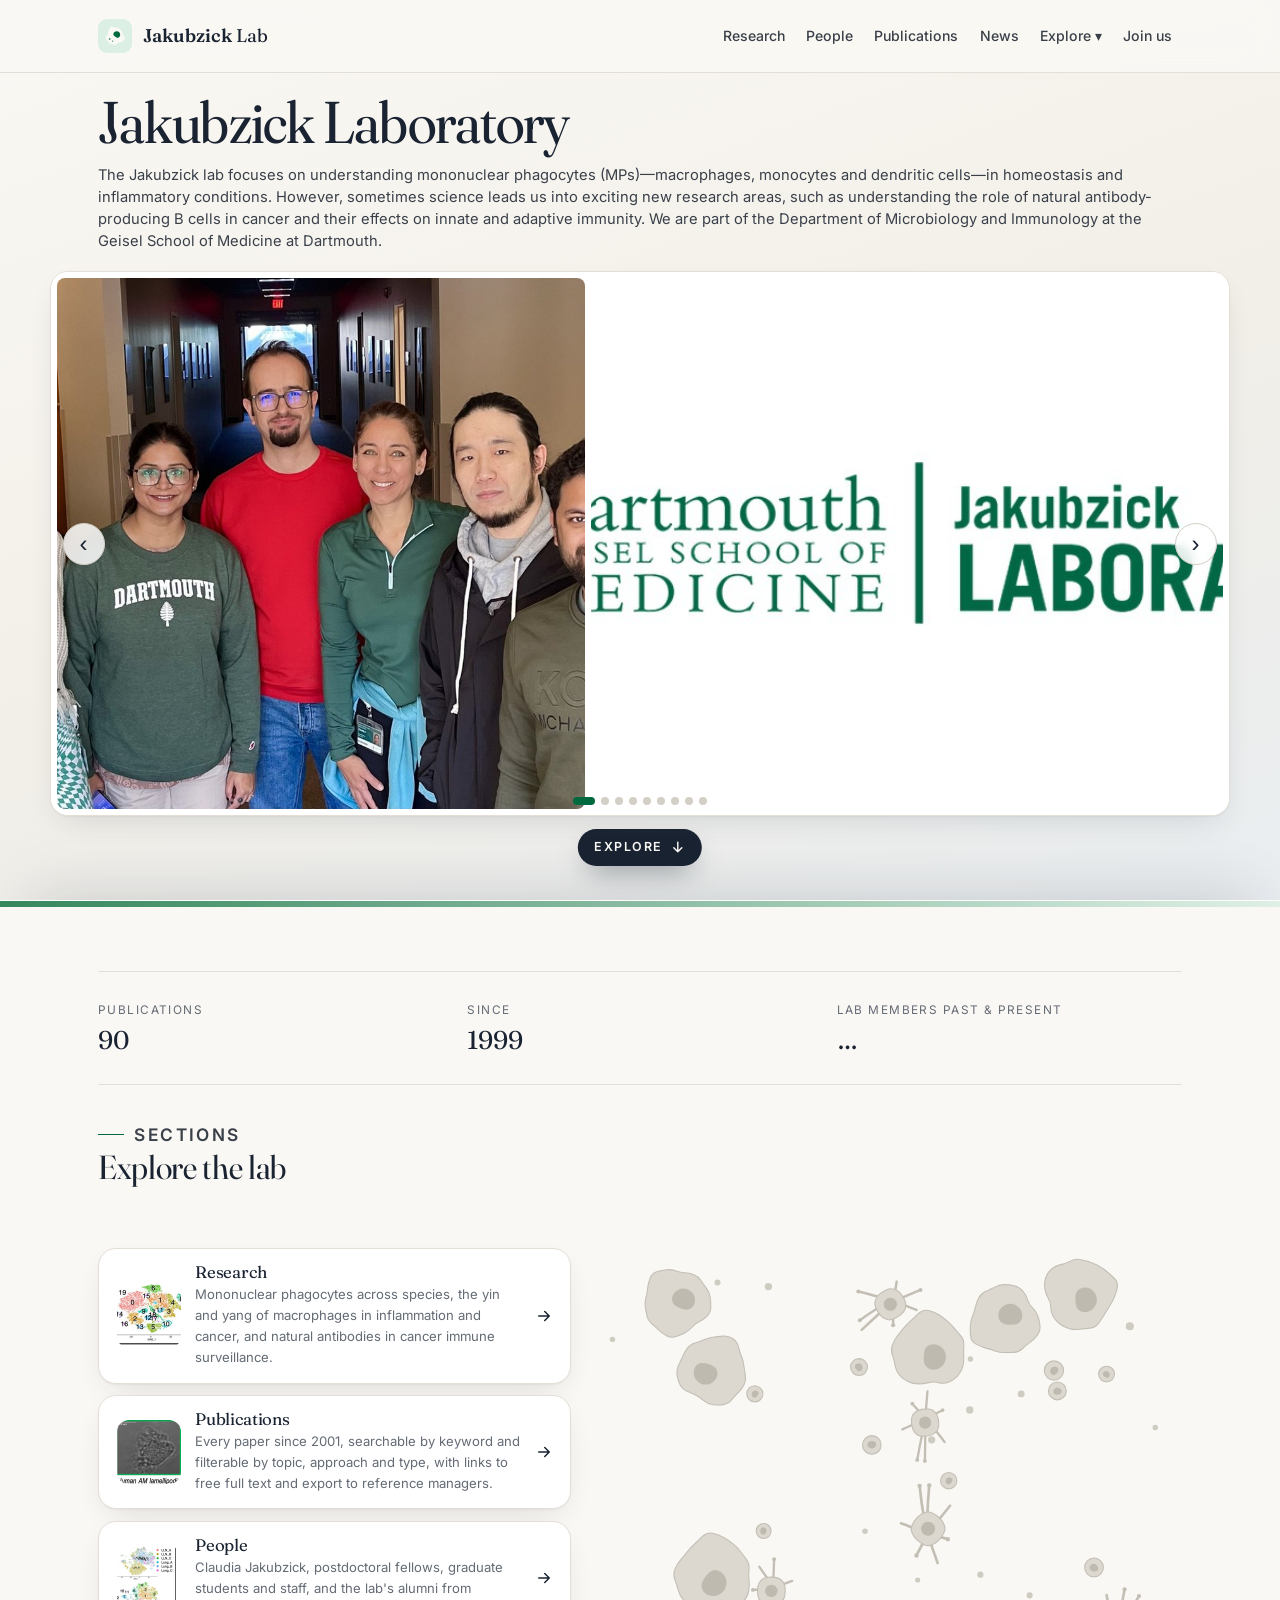
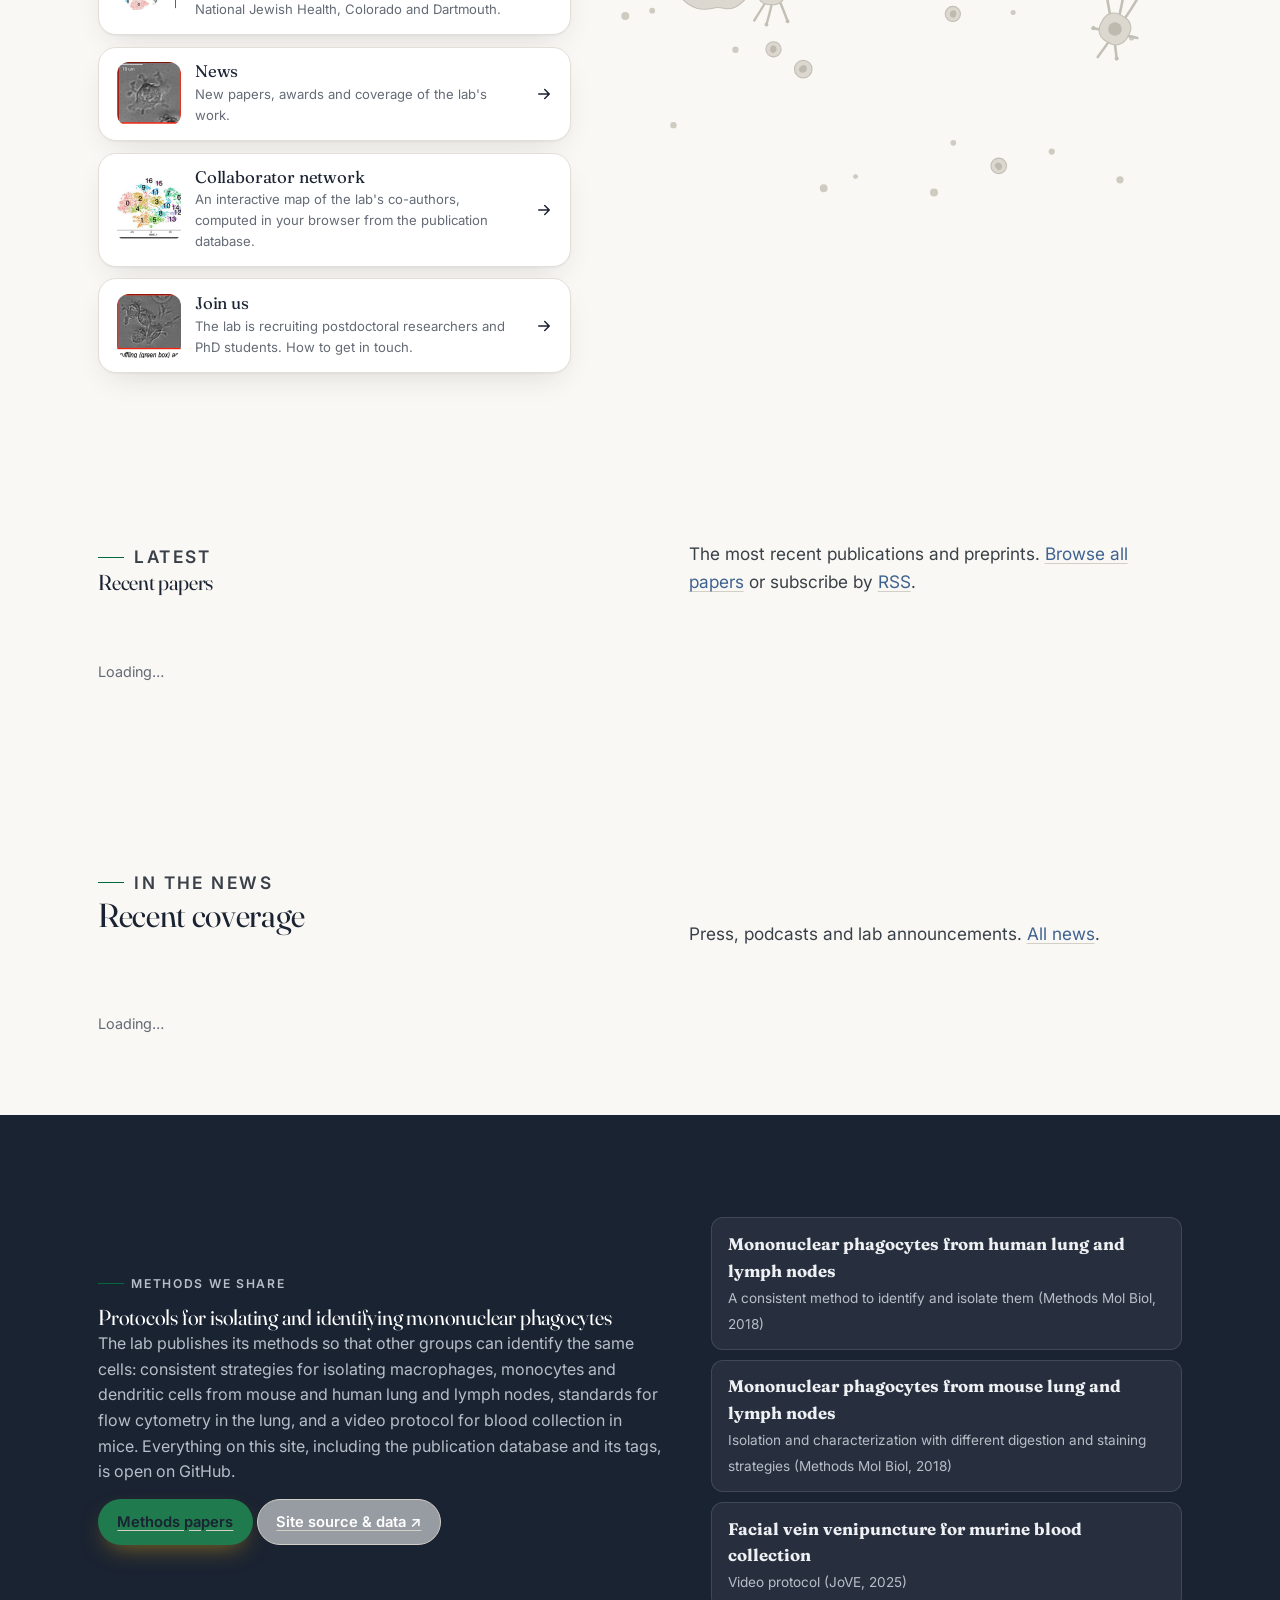
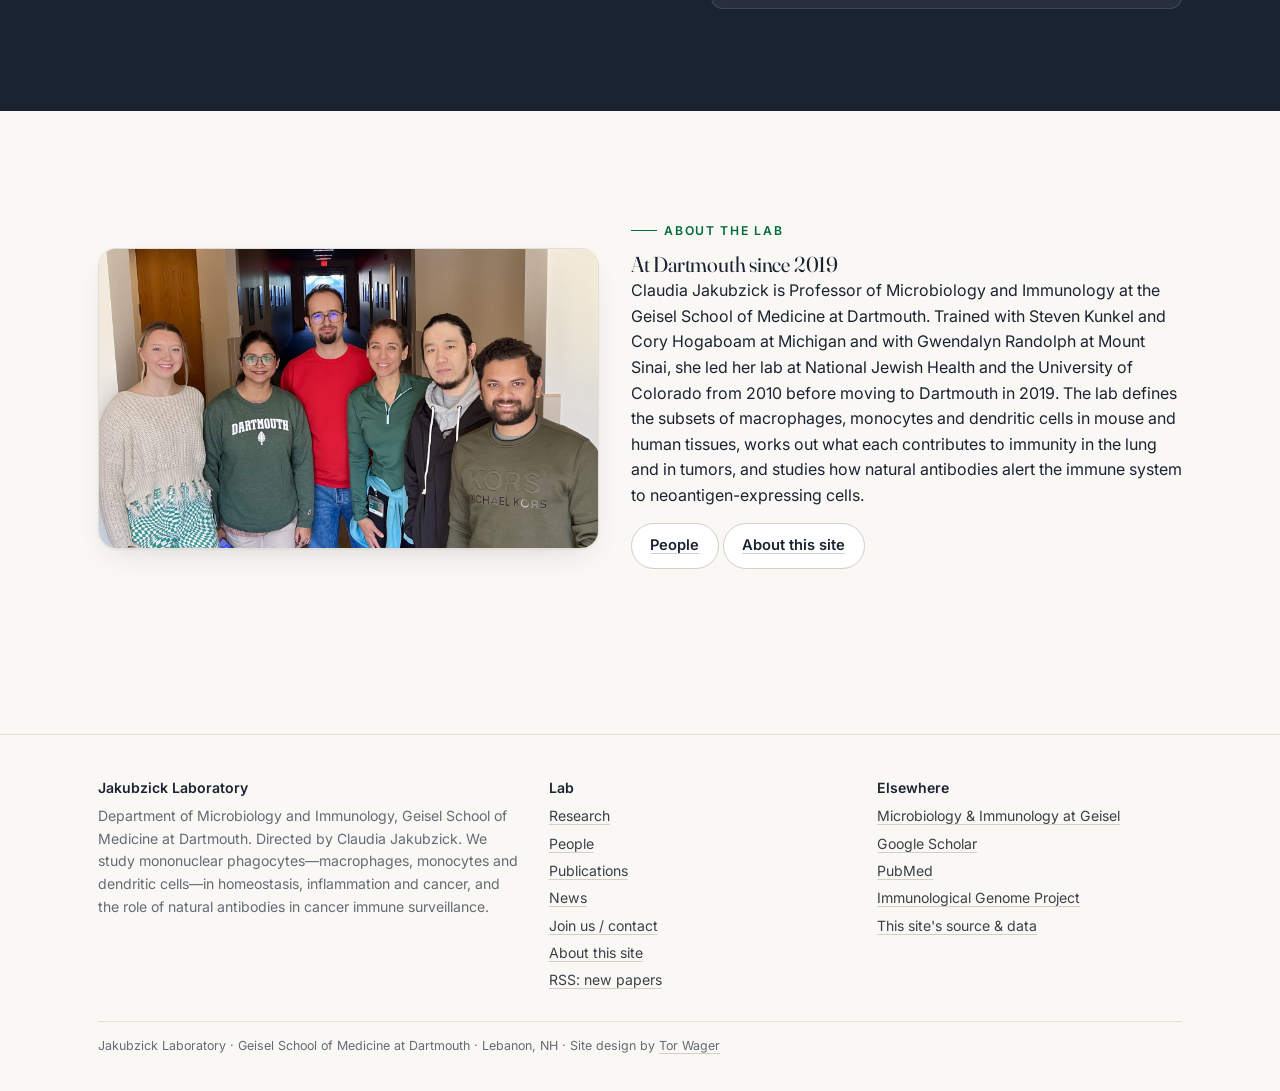
==== commit e6f13006: "Intro wording, restore the 1999 PNAS paper, drop the tagging hint Co-Authored-By: Claude Fable 5.1 <" ====
--- a/site/index.html
+++ b/site/index.html
@@ -103,7 +103,7 @@
   <div class="curtain-media" id="hero">
     <div class="banner-wrap">
       <h1 class="banner">Jakubzick Laboratory</h1>
-      <p class="lede">The Jakubzick lab mainly focuses on understanding mononuclear phagocytes (MPs)—macrophages, monocytes and dendritic cells—in homeostasis and inflammatory conditions. However, sometimes science leads us into exciting new research areas, such as understanding the role of natural antibody-producing B cells in cancer and their effects on innate and adaptive immunity. We are part of the Department of Microbiology and Immunology at the Geisel School of Medicine at Dartmouth.</p>
+      <p class="lede">The Jakubzick lab focuses on understanding mononuclear phagocytes (MPs)—macrophages, monocytes and dendritic cells—in homeostasis and inflammatory conditions. However, sometimes science leads us into exciting new research areas, such as understanding the role of natural antibody-producing B cells in cancer and their effects on innate and adaptive immunity. We are part of the Department of Microbiology and Immunology at the Geisel School of Medicine at Dartmouth.</p>
     </div>
     <div class="gallery" id="gallery" aria-label="Pictures from the lab's research and papers" role="region">
       <div class="gallery-track" id="gallery-track"></div>
@@ -119,7 +119,7 @@
       <div class="wrap">
         <dl class="facts rv" id="facts">
           <div><dt>Publications</dt><dd class="tnum" id="f-papers">90</dd></div>
-          <div><dt>Since</dt><dd class="tnum" id="f-since">2001</dd></div>
+          <div><dt>Since</dt><dd class="tnum" id="f-since">1999</dd></div>
           <div><dt>Lab members past &amp; present</dt><dd class="tnum" id="f-people">…</dd></div>
         </dl>
         <div class="section-head"><div class="rv"><p class="eyebrow">Sections</p><h2>Explore the lab</h2></div></div>
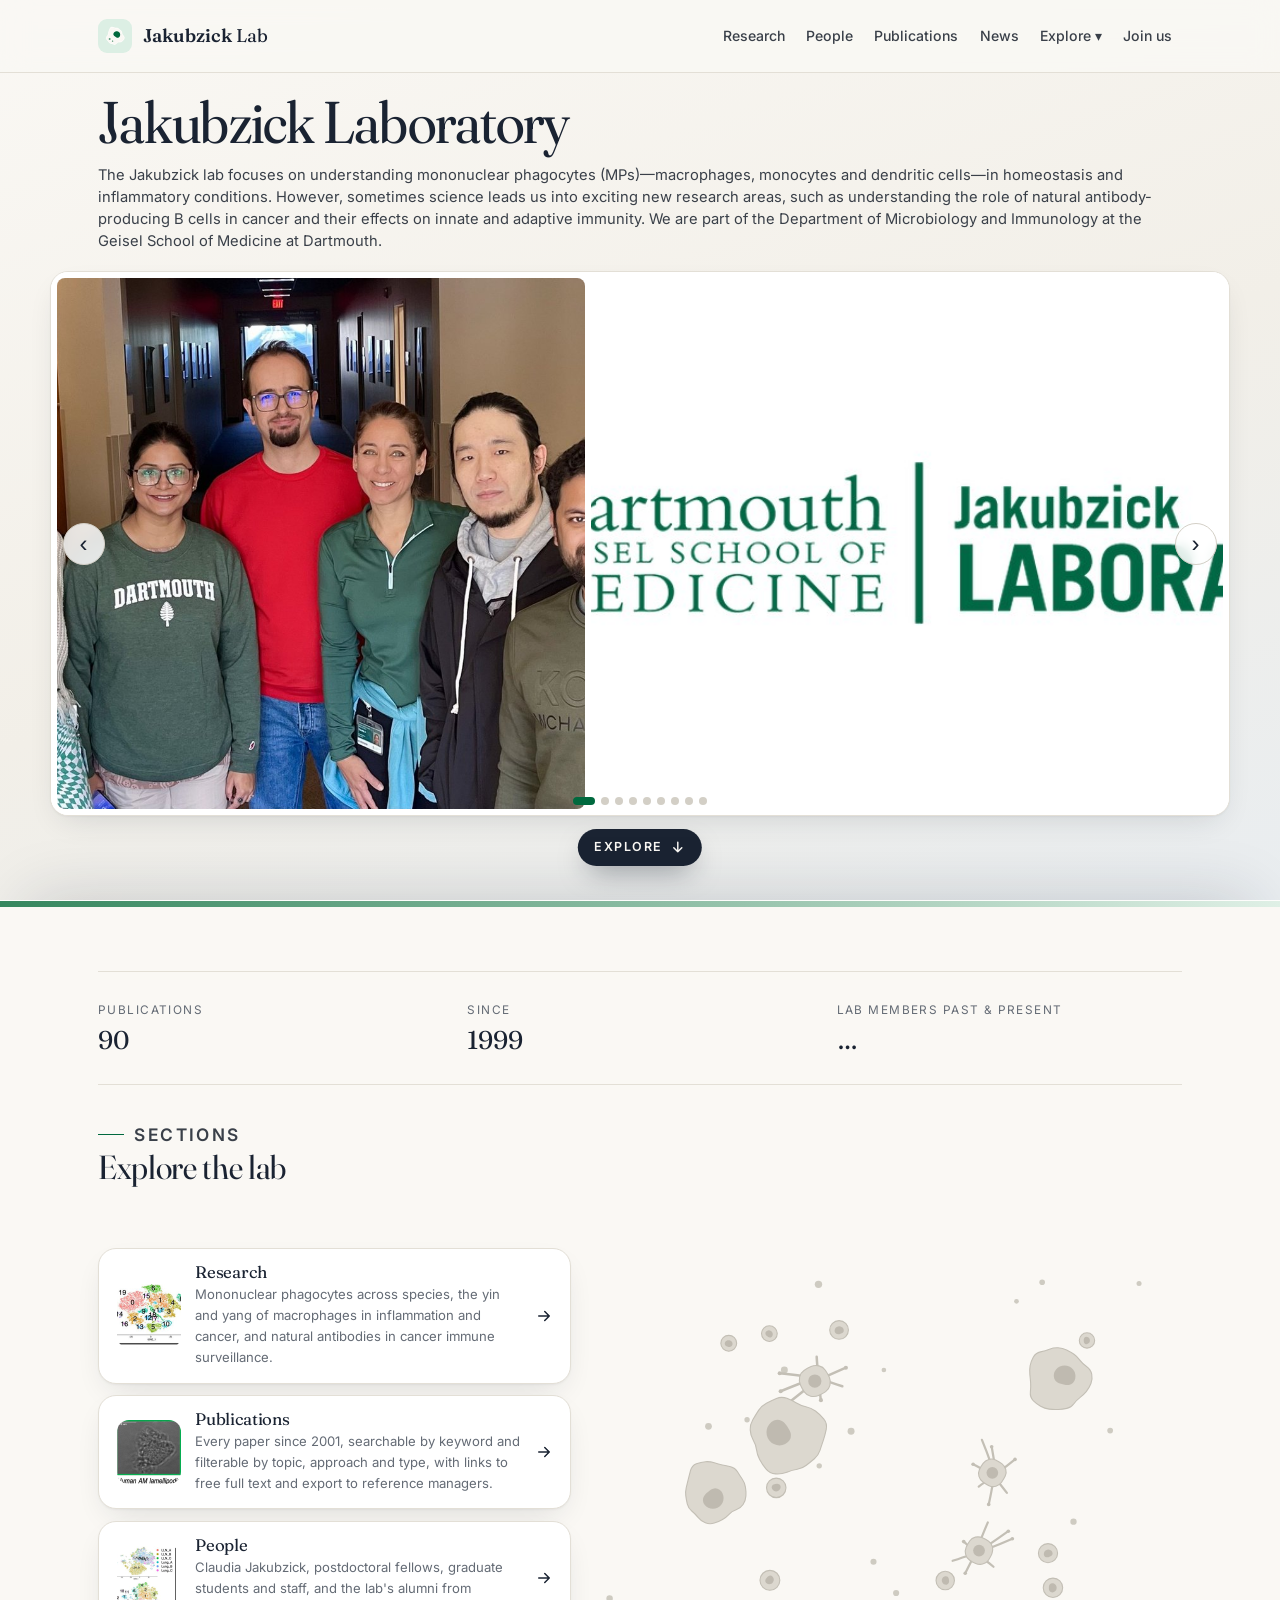
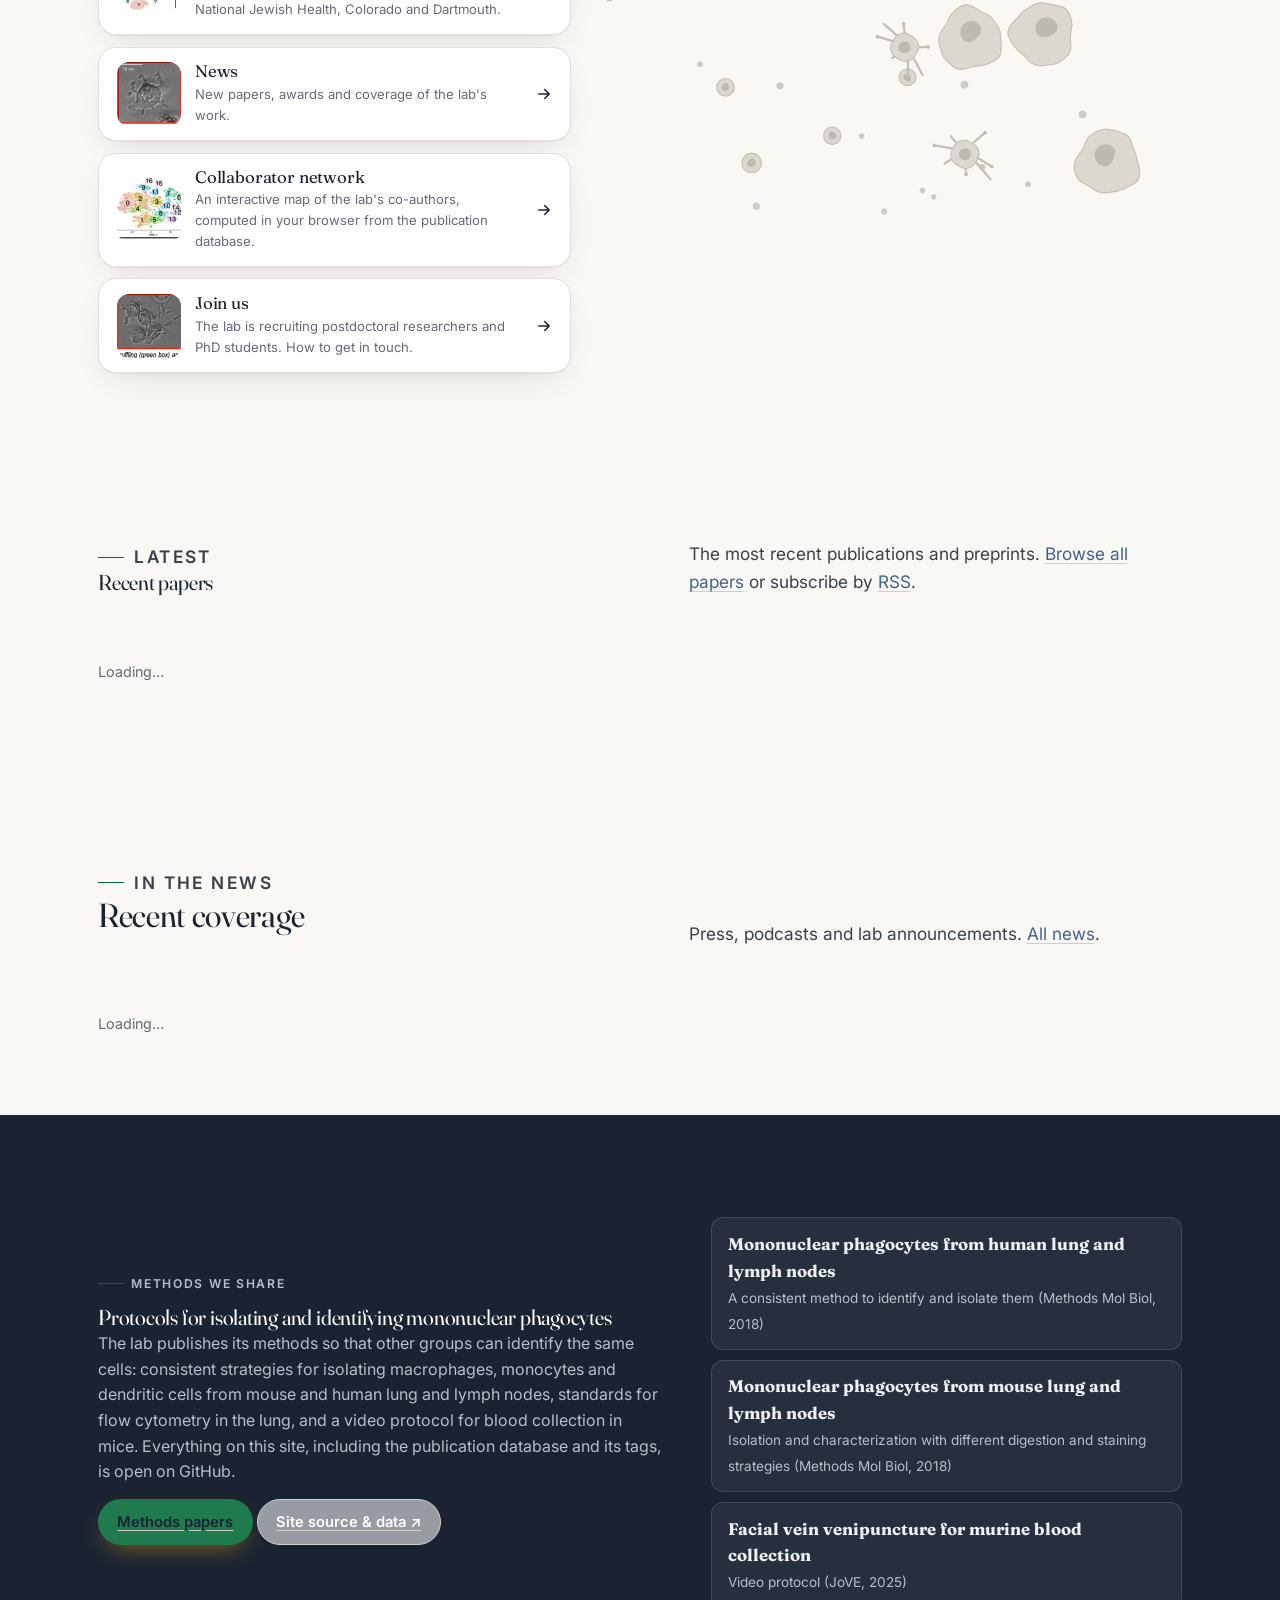
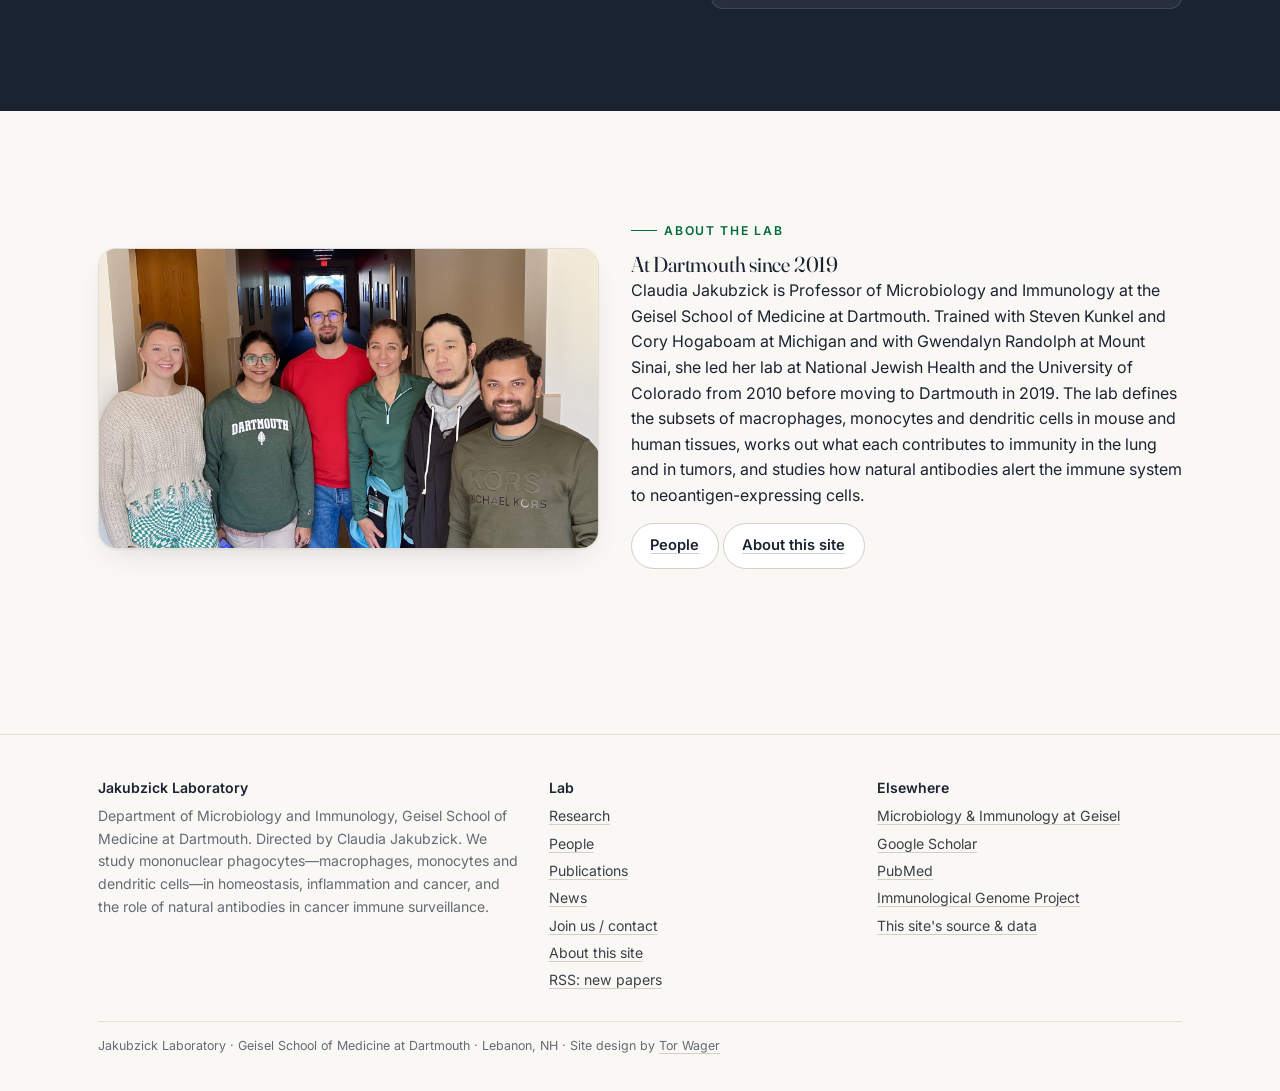
==== commit 4a223d33: "Move site to claudjak/Jakubzick_lab (URLs, repo links) Co-Authored-By: Claude Fable 5.1 <noreply@ant" ====
--- a/site/index.html
+++ b/site/index.html
@@ -12,17 +12,17 @@
 <meta property="og:title" content="Jakubzick Lab · Immunology at Dartmouth">
 <meta property="og:description" content="Macrophages, monocytes, dendritic cells and natural antibodies in immunity. Research, people, publications and news from Claudia Jakubzick's lab at Dartmouth.">
 <meta property="og:type" content="website">
-<meta property="og:url" content="https://torwager.github.io/jakubzicklab/">
-<meta property="og:image" content="https://torwager.github.io/jakubzicklab/assets/og.jpg">
+<meta property="og:url" content="https://claudjak.github.io/Jakubzick_lab/">
+<meta property="og:image" content="https://claudjak.github.io/Jakubzick_lab/assets/og.jpg">
 <meta property="og:image:width" content="1200"><meta property="og:image:height" content="630">
 <meta property="og:image:alt" content="Jakubzick Laboratory, Geisel School of Medicine at Dartmouth">
 <meta name="twitter:card" content="summary_large_image">
-<meta name="twitter:image" content="https://torwager.github.io/jakubzicklab/assets/og.jpg">
-<link rel="canonical" href="https://torwager.github.io/jakubzicklab/">
+<meta name="twitter:image" content="https://claudjak.github.io/Jakubzick_lab/assets/og.jpg">
+<link rel="canonical" href="https://claudjak.github.io/Jakubzick_lab/">
 <link rel="icon" href="assets/favicon.svg?v=1" type="image/svg+xml"><link rel="alternate icon" href="assets/favicon-32.png?v=1" sizes="32x32"><link rel="apple-touch-icon" href="assets/apple-touch-icon.png?v=1">
 <link rel="stylesheet" href="assets/app.css?v=1">
 <script type="application/ld+json">
-{"@context": "https://schema.org", "@type": "ResearchOrganization", "name": "Jakubzick Laboratory", "alternateName": "Jakubzick Lab", "url": "https://torwager.github.io/jakubzicklab/", "logo": "https://torwager.github.io/jakubzicklab/assets/icon-192.png", "parentOrganization": {"@type": "CollegeOrUniversity", "name": "Geisel School of Medicine at Dartmouth", "url": "https://geiselmed.dartmouth.edu/"}, "founder": {"@type": "Person", "name": "Claudia V. Jakubzick", "jobTitle": "Professor of Microbiology and Immunology", "sameAs": ["https://scholar.google.com/citations?user=Cqas744AAAAJ", "https://orcid.org/0000-0002-3731-0198", "https://en.wikipedia.org/wiki/Claudia_V._Jakubzick"]}, "address": {"@type": "PostalAddress", "streetAddress": "626W Borwell, One Medical Center Drive", "addressLocality": "Lebanon", "addressRegion": "NH", "postalCode": "03756", "addressCountry": "US"}, "sameAs": ["https://geiselmed.dartmouth.edu/jakubzick/"]}
+{"@context": "https://schema.org", "@type": "ResearchOrganization", "name": "Jakubzick Laboratory", "alternateName": "Jakubzick Lab", "url": "https://claudjak.github.io/Jakubzick_lab/", "logo": "https://claudjak.github.io/Jakubzick_lab/assets/icon-192.png", "parentOrganization": {"@type": "CollegeOrUniversity", "name": "Geisel School of Medicine at Dartmouth", "url": "https://geiselmed.dartmouth.edu/"}, "founder": {"@type": "Person", "name": "Claudia V. Jakubzick", "jobTitle": "Professor of Microbiology and Immunology", "sameAs": ["https://scholar.google.com/citations?user=Cqas744AAAAJ", "https://orcid.org/0000-0002-3731-0198", "https://en.wikipedia.org/wiki/Claudia_V._Jakubzick"]}, "address": {"@type": "PostalAddress", "streetAddress": "626W Borwell, One Medical Center Drive", "addressLocality": "Lebanon", "addressRegion": "NH", "postalCode": "03756", "addressCountry": "US"}, "sameAs": ["https://geiselmed.dartmouth.edu/jakubzick/"]}
 </script>
 <style>
   .curtain { position: relative; }
@@ -163,7 +163,7 @@
           <p class="eyebrow">Methods we share</p>
           <h2>Protocols for isolating and identifying mononuclear phagocytes</h2>
           <p>The lab publishes its methods so that other groups can identify the same cells: consistent strategies for isolating macrophages, monocytes and dendritic cells from mouse and human lung and lymph nodes, standards for flow cytometry in the lung, and a video protocol for blood collection in mice. Everything on this site, including the publication database and its tags, is open on GitHub.</p>
-          <p><a class="btn primary" href="publications.html?approach=methods_protocol">Methods papers</a> <a class="btn btn-ghost" href="https://github.com/torwager/jakubzicklab" target="_blank" rel="noopener" style="color:#fff">Site source &amp; data ↗</a></p>
+          <p><a class="btn primary" href="publications.html?approach=methods_protocol">Methods papers</a> <a class="btn btn-ghost" href="https://github.com/claudjak/Jakubzick_lab" target="_blank" rel="noopener" style="color:#fff">Site source &amp; data ↗</a></p>
         </div>
         <div class="tools rv rv-d1">
           <a href="papers/gibbings2018consistent.html"><b>Mononuclear phagocytes from human lung and lymph nodes</b><span>A consistent method to identify and isolate them (Methods Mol Biol, 2018)</span></a>
